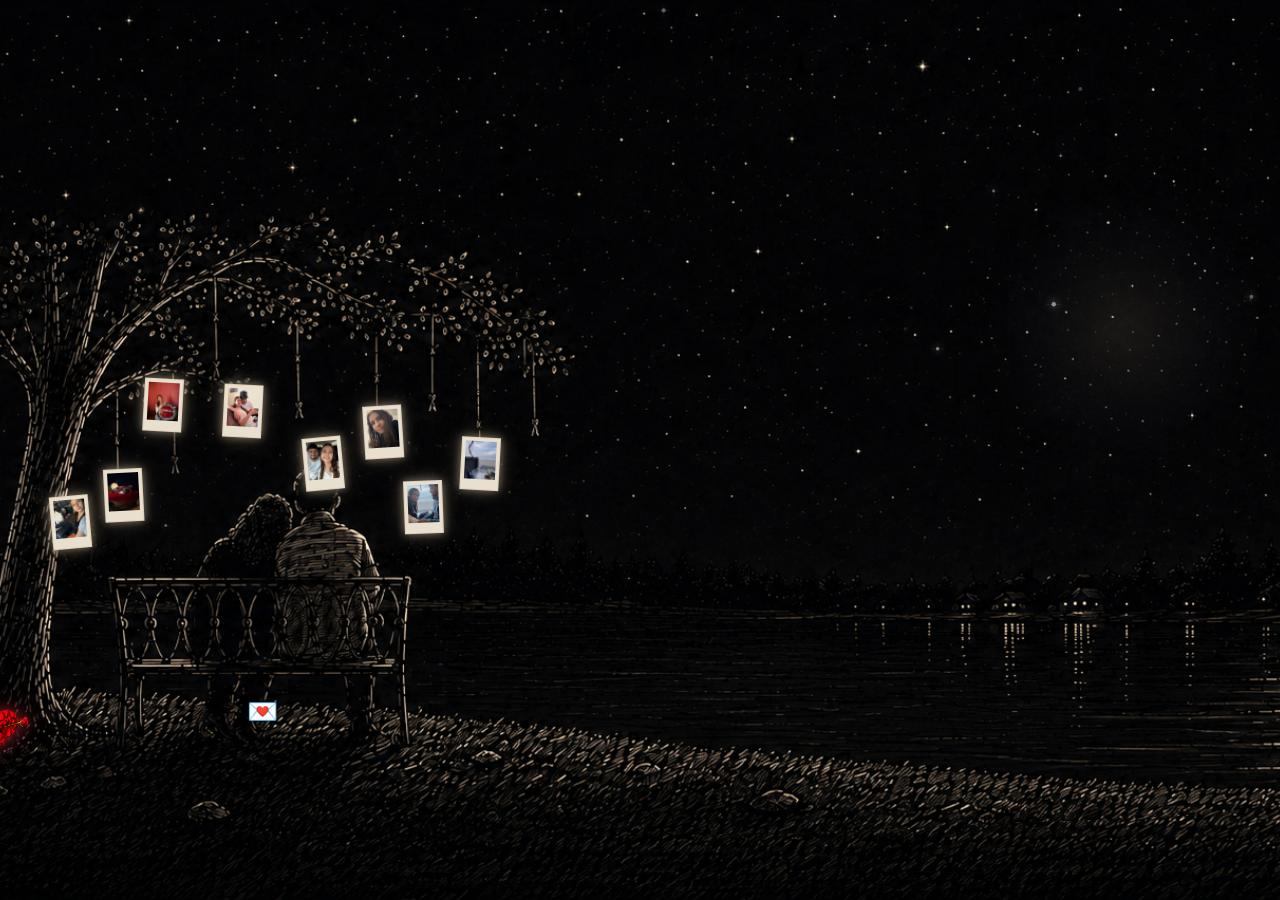
==== index.html @ 8691aced "Update index.html" ====
<!DOCTYPE html>
<html lang="en">
<head>
<meta charset="UTF-8">
<meta name="viewport" content="width=device-width, initial-scale=1.0, viewport-fit=cover">
<title>Tú y yo por siempre mi niña</title>
<style>
*{box-sizing:border-box;margin:0;padding:0}
html,body{width:100%;height:100%;overflow:hidden;background:#000}
body{font-family:system-ui,-apple-system,BlinkMacSystemFont,"Segoe UI",sans-serif}
button{font:inherit}
#scene{
    position:fixed;
    inset:0;

    width:100%;
    height:100%;

    overflow:hidden;

    display:flex;
    justify-content:center;
    align-items:center;

    background:#000;
}
#background{
    position:absolute;
    inset:0;
    width:100%;
    height:100%;
    object-fit:cover;
    object-position:32% center;
    pointer-events:none;
}

#lake-waves{position:absolute;inset:0;z-index:1;width:100%;height:100%;pointer-events:none;opacity:.98}


#moon-halo{
    position:absolute;
    z-index:1;
    pointer-events:none;
    width:240px;
    height:240px;
    border-radius:50%;
    opacity:.48;
    background:
        radial-gradient(circle,
            rgba(255,242,205,.20) 0%,
            rgba(255,230,185,.10) 24%,
            rgba(190,210,255,.045) 48%,
            transparent 72%);
    filter:blur(12px);
    mix-blend-mode:screen;
    animation:moonBreathe 7s ease-in-out infinite;
}

@keyframes moonBreathe{
    0%,100%{transform:translate(-50%,-50%) scale(.97);opacity:.38}
    50%{transform:translate(-50%,-50%) scale(1.04);opacity:.58}
}


body.memory-breath #sky{
    animation:skyMemoryBreath 3.2s cubic-bezier(.22,.61,.36,1) both;
}

body.memory-breath #moon-halo{
    animation:moonMemoryBreath 3.2s cubic-bezier(.22,.61,.36,1) both;
}

body.memory-breath #lake-waves{
    animation:lakeMemoryBreath 3.2s cubic-bezier(.22,.61,.36,1) both;
}

@keyframes skyMemoryBreath{
    0%,100%{
        filter:brightness(1.55) drop-shadow(0 0 3px rgba(255,255,255,.38));
        transform:scale(1);
    }
    48%{
        filter:
            brightness(1.92)
            drop-shadow(0 0 7px rgba(255,255,255,.72))
            drop-shadow(0 0 14px rgba(255,225,180,.22));
        transform:scale(1.008);
    }
}

@keyframes moonMemoryBreath{
    0%,100%{
        opacity:.42;
        transform:translate(-50%,-50%) scale(.98);
    }
    48%{
        opacity:.68;
        transform:translate(-50%,-50%) scale(1.08);
    }
}

@keyframes lakeMemoryBreath{
    0%,100%{opacity:.78}
    48%{opacity:.94}
}

@media(prefers-reduced-motion:reduce){
    #moon-halo{animation:none}
}

#sky{position:absolute;inset:0;z-index:1;width:100%;height:100%;pointer-events:none;filter:brightness(1.55) drop-shadow(0 0 3px rgba(255,255,255,.38));transition:filter .12s ease-out}
#memory-aura{position:absolute;inset:-20%;z-index:2;pointer-events:none;opacity:0;background:radial-gradient(circle at 50% 42%,rgba(255,244,210,.18),rgba(255,229,182,.08) 28%,transparent 62%);filter:blur(28px);transform:scale(.92);transition:opacity 1.1s ease,transform 1.1s ease}
#polaroid-layer{position:absolute;inset:0;z-index:3;pointer-events:none}
.polaroid{position:absolute;border:0;padding:0;background:transparent;cursor:pointer;pointer-events:auto;transform-origin:50% 0%;will-change:transform;appearance:none;-webkit-appearance:none}
.polaroid-card{position:absolute;inset:0;display:block;overflow:hidden;padding:3px 3px 10px;background:#e8dfcf;border:1px solid rgba(214,199,174,.95);outline:1px solid rgba(255,239,211,.18);outline-offset:-1px;box-shadow:
0 0 8px rgba(255,240,210,.40),
0 0 18px rgba(255,220,170,.28),
0 6px 14px rgba(0,0,0,.48);transition:box-shadow .35s ease,filter .35s ease,transform .35s ease,opacity .35s ease}
.polaroid-media{
display:block;width:100%;height:100%;object-fit:cover;pointer-events:none;background:#151515}
@media (hover:none) and (pointer:coarse){

    .polaroid-media{
        transform:scale(3.7);
        transform-origin:center;
    }

}

.polaroid:hover .polaroid-card,.polaroid:focus-visible .polaroid-card{background:#ede4d5;box-shadow:
0 0 16px rgba(255,240,210,.65),
0 0 32px rgba(255,220,170,.40),
0 8px 18px rgba(0,0,0,.55);;filter:brightness(1) sepia(.08) saturate(.92);transform:translateY(-2px) scale(1.025)}
.polaroid:focus-visible{outline:none}
.polaroid.is-origin-hidden .polaroid-card{opacity:0}
#memory-dim{position:absolute;inset:0;z-index:4;pointer-events:none;opacity:0;background:radial-gradient(circle at center,rgba(3,5,12,.12),rgba(0,0,0,.35) 70%,rgba(0,0,0,.58));transition:opacity 1s ease}

#scene-foreground-img{
    position:absolute;
    inset:0;
    z-index:7;
    width:100%;
    height:100%;
    object-fit:cover;
    object-position:center;
    pointer-events:none;
    opacity:0;
    visibility:hidden;
    transition:opacity .45s ease;
}
body.memory-open #scene-foreground-img{opacity:1;visibility:visible}
@media(max-width:700px){
    #scene-foreground-img{object-fit:contain;object-position:center bottom}
}

#effect-layer{position:absolute;inset:0;z-index:7;pointer-events:none;overflow:hidden}
#memory-stage{position:absolute;inset:0;z-index:6;pointer-events:none}
#memory-card{position:absolute;transform-origin:top left;contain:layout paint style;left:0;top:0;display:none;width:42px;height:57px;padding:0;border:1px solid rgba(255,242,215,.45);border-radius:18px;background:rgba(8,10,16,.88);box-shadow:
0 0 28px rgba(255,238,205,.32),
0 0 110px rgba(255,221,160,.20),
0 35px 85px rgba(0,0,0,.60);transform-origin:center;will-change:transform,opacity;pointer-events:auto;cursor:default;overflow:hidden}
#memory-card.is-active{display:block}
#memory-card img,#memory-card video{display:block;width:100%;height:100%;object-fit:cover;object-position:center;background:#090b12;filter:brightness(.96) contrast(1.02) saturate(.94)}

#memory-card video[data-letter-video="true"]{
    opacity:0;
    transition:opacity .65s ease;
}
#memory-card video[data-letter-video="true"].is-ready{
    opacity:1;
}
#memory-card video.memory-video:not([data-letter-video="true"]){
    animation:memoryVideoFadeIn .75s ease-out both;
}
@keyframes memoryVideoFadeIn{
    from{opacity:.22}
    to{opacity:1}
}

#memory-card::after{content:"";position:absolute;inset:0;pointer-events:none;border-radius:inherit;background:linear-gradient(to bottom,rgba(5,8,16,.10),transparent 22%,transparent 74%,rgba(4,6,12,.24));box-shadow:inset 0 0 42px rgba(5,8,16,.34)}
#memory-card::before{
content:"";
position:absolute;
pointer-events:none;
inset:-170px;

background:
radial-gradient(circle at 92% 82%,
rgba(255,225,165,.26) 0%,
rgba(255,220,170,.12) 22%,
rgba(255,220,170,.04) 46%,
transparent 72%);

filter:blur(70px);

z-index:-1;
}
 
body.memory-open #memory-card{
    box-shadow:
        0 0 24px rgba(255,242,215,.34),
        0 0 70px rgba(255,224,175,.22),
        0 0 130px rgba(255,205,135,.10),
        0 34px 85px rgba(0,0,0,.62);
}

.memory-water-glow{
    position:absolute;
    width:330px;
    height:68px;
    border-radius:50%;
    pointer-events:none;

    background:
        radial-gradient(
            ellipse,
            rgba(255,228,180,.22) 0%,
            rgba(255,215,155,.10) 38%,
            rgba(255,205,140,.035) 58%,
            transparent 74%
        );

    filter:blur(19px);
    mix-blend-mode:screen;
    will-change:transform,opacity;
}

.memory-city-beam{
    position:absolute;
    width:520px;
    height:310px;
    pointer-events:none;

    background:
        linear-gradient(
            128deg,
            transparent 10%,
            rgba(255,225,175,.025) 30%,
            rgba(255,225,175,.11) 50%,
            rgba(255,215,155,.035) 68%,
            transparent 86%
        );

    filter:blur(28px);
    transform-origin:100% 100%;
    mix-blend-mode:screen;
    will-change:transform,opacity;
}

.memory-golden-particle{
    position:absolute;
    width:3px;
    height:3px;
    border-radius:50%;
    pointer-events:none;

    background:rgba(255,238,200,.92);

    box-shadow:
        0 0 7px rgba(255,228,175,.78),
        0 0 13px rgba(255,210,145,.30);

    will-change:transform,opacity;
}

body.memory-open #background{filter:blur(1.5px) brightness(.72) saturate(.92);transform:scale(1.006)}
body.memory-open #sky{z-index:8;filter:brightness(1.8) drop-shadow(0 0 4px rgba(255,255,255,.55))}
body.memory-open #memory-dim{opacity:1}
body.memory-open #memory-aura{opacity:1;transform:scale(1)}
.fx-dot,.fx-star,.fx-firefly{position:absolute;border-radius:50%;background:rgba(255,248,226,.95);box-shadow:0 0 10px rgba(255,235,190,.85)}
.fx-line{position:absolute;height:1px;background:linear-gradient(90deg,transparent,rgba(255,247,220,.8),transparent);transform-origin:left center}
.fx-heart{position:absolute;color:rgba(255,235,220,.95);text-shadow:0 0 12px rgba(255,214,190,.7);font-size:18px}
.fx-ripple{position:absolute;border:1px solid rgba(255,242,210,.7);border-radius:50%;box-shadow:0 0 18px rgba(255,225,180,.25)}
.fx-letter{position:absolute;color:rgba(255,244,220,.92);font-family:Georgia,serif;font-size:28px;letter-spacing:8px;text-shadow:0 0 14px rgba(255,225,180,.55)}
.fx-shoot{position:absolute;width:180px;height:2px;background:linear-gradient(90deg,rgba(255,255,255,.95),rgba(255,236,196,.55),transparent);box-shadow:0 0 10px rgba(255,255,255,.65);transform:rotate(35deg)}
.fx-develop{filter:grayscale(1) brightness(1.35)!important;transition:filter 1.4s ease!important}
@media(max-width:700px){#memory-close{top:max(12px,env(safe-area-inset-top));right:12px}}
#memory-caption{
    position:absolute;
    left:58%;
    bottom:23px;
    transform:translateX(-50%);
    width:min(82%,900px);

    color:#fff;

    font-family:
        "Snell Roundhand",
        "Apple Chancery",
        "Bradley Hand",
        cursive;

    font-size:clamp(22px,2.3vw,38px);
    text-align:center;
    line-height:1.35;

    text-shadow:
        0 2px 8px rgba(0,0,0,.95),
        0 0 18px rgba(0,0,0,.35);

    filter:drop-shadow(0 0 6px rgba(255,255,255,.15));

    opacity:0;
    transition:opacity .8s ease .75s;
    pointer-events:none;
}

#memory-caption.show{
    opacity:1;
}
    @media (max-width:700px){

    #scene{
        /* Stable while Safari's address bar expands or collapses. */
        height:100svh;
    }

    .polaroid{
        min-width:30px;
        min-height:40px;
    }

}

#music-button{
    position:absolute;
    z-index:50;
    padding:0;
    border:0;
    border-radius:0;
    background:transparent;
    overflow:visible;
    cursor:pointer;
    box-shadow:none;
    appearance:none;
    -webkit-appearance:none;
}

#music-button img{
    display:block;
    width:100%;
    height:100%;
    object-fit:contain;
    pointer-events:none;
    user-select:none;
    transform-origin:center;
    animation:heartBreathing 2.8s ease-in-out infinite;
    filter:
        drop-shadow(0 0 7px rgba(255,75,85,.48))
        drop-shadow(0 0 15px rgba(170,15,30,.25));
}

@keyframes heartBreathing{

    0%,100%{
        transform:rotate(-12deg) scale(1);
    }

    18%{
        transform:rotate(-12deg) scale(1.06);
    }

    35%{
        transform:rotate(-12deg) scale(1.12);
    }

    52%{
        transform:rotate(-12deg) scale(1.05);
    }

    72%{
        transform:rotate(-12deg) scale(1.09);
    }

}

#music-button:hover img{
    filter:
        drop-shadow(0 0 9px rgba(255,75,85,.58))
        drop-shadow(0 0 18px rgba(170,15,30,.32));
}

#music-button.is-muted{
    opacity:1;
}

#polaroid-layer{
    display:block;
    opacity:1;
    visibility:visible;
}

.polaroid{
    display:block;
    opacity:1;
    visibility:visible;
}


body.beat-pulse #sky{
    filter:
        brightness(1.45)
        drop-shadow(0 0 3px rgba(255,255,255,.35))
        drop-shadow(0 0 5px rgba(255,220,165,.12));
}

body.beat-pulse #memory-aura{
    opacity:.30;
    transform:scale(1.045);
}

#sky{
    transition:filter .10s ease-out;
}


/* ---------- Cute Techy Touches ---------- */

.polaroid-card::before{
    content:"";
    position:absolute;
    inset:-35%;

    z-index:2;
    pointer-events:none;

    background:
        linear-gradient(
            110deg,
            transparent 35%,
            rgba(255,246,220,.10) 43%,
            rgba(255,180,210,.30) 50%,
            rgba(170,215,255,.18) 57%,
            transparent 66%
        );

    opacity:0;
    transform:
        translateX(-120%)
        rotate(12deg);

    transition:
        opacity .35s ease,
        transform .65s ease;
}

.polaroid:hover .polaroid-card::before,
.polaroid:focus-visible .polaroid-card::before{
    opacity:1;

    transform:
        translateX(120%)
        rotate(12deg);
}







#letter-button{
    position:absolute;
    z-index:50;
    width:32px;
    height:32px;
    padding:0;
    border:0;
    border-radius:0;
    background:transparent;
    color:inherit;
    font-size:21px;
    line-height:1;
    display:grid;
    place-items:center;
    cursor:pointer;
    box-shadow:none;
    filter:drop-shadow(0 2px 5px rgba(0,0,0,.55));
    appearance:none;
    -webkit-appearance:none;
    transform-origin:center bottom;
    animation:letterFloat 4s ease-in-out infinite;
    transition:opacity .25s ease,filter .25s ease;
}

#letter-button:hover,
#letter-button:focus-visible{
    filter:
        drop-shadow(0 2px 5px rgba(0,0,0,.62))
        drop-shadow(0 0 5px rgba(255,215,225,.22));
}

#letter-button:focus-visible{
    outline:1px dashed rgba(255,240,220,.72);
    outline-offset:3px;
}

body.memory-open #letter-button{
    opacity:.24;
    pointer-events:none;
}

@keyframes letterFloat{
    0%,100%{transform:rotate(10deg) translateY(0)}
    50%{transform:rotate(7deg) translateY(-1px)}
}

@media (hover:none) and (pointer:coarse){
    #scene{
        width:100vw;
        height:100svh;
    }

}

/* ---------- Mobile landscape prompt ---------- */
#rotate-phone-prompt{
    position:fixed;
    inset:0;
    z-index:99999;
    display:none;
    align-items:center;
    justify-content:center;
    padding:28px;
    background:
        radial-gradient(circle at 50% 38%,rgba(70,42,78,.30),transparent 42%),
        rgba(2,3,10,.97);
    color:#fff4dc;
    text-align:center;
    backdrop-filter:blur(12px);
    -webkit-backdrop-filter:blur(12px);
}

#rotate-phone-prompt .rotate-content{
    display:flex;
    flex-direction:column;
    align-items:center;
    gap:18px;
    max-width:300px;
}

#rotate-phone-prompt .phone-icon{
    position:relative;
    width:72px;
    height:126px;
    border:4px solid currentColor;
    border-radius:15px;
    box-shadow:
        0 0 18px rgba(255,235,200,.30),
        inset 0 0 12px rgba(255,235,200,.08);
    animation:turnPhone 2.1s ease-in-out infinite;
}

#rotate-phone-prompt .phone-icon::before{
    content:"";
    position:absolute;
    top:7px;
    left:50%;
    width:22px;
    height:4px;
    border-radius:999px;
    background:currentColor;
    transform:translateX(-50%);
    opacity:.8;
}

#rotate-phone-prompt .phone-icon::after{
    content:"";
    position:absolute;
    bottom:7px;
    left:50%;
    width:8px;
    height:8px;
    border:2px solid currentColor;
    border-radius:50%;
    transform:translateX(-50%);
    opacity:.75;
}

#rotate-phone-prompt .turn-arrow{
    position:absolute;
    width:118px;
    height:118px;
    border:4px solid transparent;
    border-top-color:#ffe9c5;
    border-right-color:#ffe9c5;
    border-radius:50%;
    filter:drop-shadow(0 0 8px rgba(255,224,177,.45));
    animation:spinArrow 2.1s ease-in-out infinite;
}

#rotate-phone-prompt .turn-arrow::after{
    content:"";
    position:absolute;
    right:-7px;
    top:13px;
    width:16px;
    height:16px;
    border-top:4px solid #ffe9c5;
    border-right:4px solid #ffe9c5;
    transform:rotate(38deg);
}

#rotate-phone-prompt p{
    margin:0;
    font-family:
        "Snell Roundhand",
        "Apple Chancery",
        "Bradley Hand",
        cursive;
    font-size:clamp(24px,7vw,34px);
    line-height:1.25;
    text-shadow:0 0 14px rgba(255,220,175,.35);
}

#rotate-phone-prompt small{
    font-size:14px;
    letter-spacing:.04em;
    color:rgba(255,244,220,.72);
}

@keyframes turnPhone{
    0%,20%,100%{transform:rotate(0deg)}
    55%,78%{transform:rotate(90deg)}
}

@keyframes spinArrow{
    0%,20%,100%{transform:rotate(-35deg);opacity:.65}
    55%,78%{transform:rotate(55deg);opacity:1}
}

@media (max-width:900px) and (orientation:portrait){
    #rotate-phone-prompt{display:flex}
    #scene,
    #music-button,
    #letter-button{visibility:hidden}
}

@media (orientation:landscape){
    #rotate-phone-prompt{display:none!important}
}

</style>
</head>
<body>

<div id="rotate-phone-prompt" role="status" aria-live="polite">
    <div class="rotate-content">
        <div class="turn-arrow" aria-hidden="true"></div>
        <div class="phone-icon" aria-hidden="true"></div>
        <p>Gira tu teléfono</p>
        <small>Esta sorpresa se ve mejor en horizontal</small>
    </div>
</div>

<main id="scene">
<img id="background" src="background-clean.PNG" alt="" draggable="false">
<canvas id="lake-waves" aria-hidden="true"></canvas>
<div id="moon-halo" aria-hidden="true"></div>
<canvas id="sky" aria-hidden="true"></canvas>
<div id="memory-aura" aria-hidden="true"></div>
<div id="polaroid-layer" aria-label="Our memories"></div>
<div id="memory-dim" aria-hidden="true"></div>
<div id="effect-layer" aria-hidden="true"></div>
<div id="memory-stage">
<div id="memory-card" role="dialog" aria-modal="true" aria-label="Memory"></div>
</div>

<button id="letter-button" type="button" aria-label="Abrir carta especial">💌</button>

<button
    id="music-button"
    type="button"
    aria-label="Reproducir o pausar música"
>
    <img
        src="rose-heart-button.PNG"
        alt=""
        draggable="false"
    >
</button>
</main>

<audio id="background-music" loop preload="auto">
    <source src="./prestame-tu-corazon.mp3" type="audio/mpeg">
</audio>

<script>
"use strict";

const ORIGINAL_WIDTH=1846;
const ORIGINAL_HEIGHT=852;
const HANGING_OFFSET=0;
const MUSIC_VOLUME_NORMAL=.28;
const MUSIC_VOLUME_VIDEO=.19;
const VIDEO_VOLUME=.48;

/*
 * Rose button location in the original 1448 × 1086 artwork.
 * These coordinates place it beside the bench/couple.
 */
const MUSIC_BUTTON_X=315;
const MUSIC_BUTTON_Y=690;
const LETTER_BUTTON_X=140;
const LETTER_BUTTON_Y=675;

const scene=document.querySelector("#scene");
const background=document.querySelector("#background");
const layer=document.querySelector("#polaroid-layer");
const memoryCard=document.querySelector("#memory-card");
const memoryDim=document.querySelector("#memory-dim");
const effectLayer=document.querySelector("#effect-layer");
// Firefly system placeholder added safely.

const backgroundMusic=document.querySelector("#background-music");
const musicButton=document.querySelector("#music-button");
const letterButton=document.querySelector("#letter-button");
const memories=[
    {
        type:"image",
        file:"memory-1.jpg",
        x:163,
        y:465,
        width:82,
        height:112,
        effect:"shooting",
        caption:"Ojalá pudiera revivir esta memoria."
    },
    {
        type:"image",
        file:"memory-2.jpeg",
        x:222,
        y:422,
        width:82,
        height:112,
        effect:"none",
        caption:"No tenías idea de lo hermosa que te veías."
    },
    {
        type:"image",
        file:"memory-3.jpeg",
        x:365,
        y:476,
        width:82,
        height:112,
        effect:"none",
        caption:"El día que sentí como si fuéramos una familia."
    },
    {
        type:"image",
        file:"memory-4.jpeg",
        x:414,
        y:450,
        width:82,
        height:112,
        effect:"heartbeat",
        caption:"Manejas mi vida, que no manejes mi troca 😂."
    },
    {
        type:"image",
        file:"memory-5.jpeg",
        x:455,
        y:365,
        width:82,
        height:112,
        effect:"moon",
        caption:"Tu sonrisa lo es todo para mí."
    },
    {
        type:"image",
        file:"memory-6.jpeg",
        x:530,
        y:370,
        width:82,
        height:112,
        effect:"stardust",
        caption:"Ojalá pudiéramos congelar el tiempo."
    },
    {
        type:"image",
        file:"memory-7.jpeg",
        x:605,
        y:420,
        width:82,
        height:112,
        effect:"none",
        caption:"Todavía puedo escuchar nuestras risas."
    },
    {
        type:"image",
        file:"memory-8.JPG",
        x:660,
        y:390,
        width:82,
        height:112,
        effect:"fireflies",
        caption:"Esa mirada me derrite el corazón."
    },
    {
        type:"video",
        file:"memory-9.mp4",
        x:700,
        y:460,
        width:82,
        height:112,
        effect:"ripple",
        caption:"Esta memoria me sigue haciendo sonreír cada que la veo."
    },
    {
        type:"video",
        file:"memory-10.mp4",
        x:755,
        y:420,
        width:82,
        height:112,
        effect:"stardust",
        caption:"Podría ver este video mil veces."
    }
];

let activeState=null;
let isTransitioning=false;

const polaroids=memories.map((memory,index)=>{
const button=document.createElement("button");
button.className="polaroid";
button.type="button";
button.setAttribute("aria-label",`Open memory ${index+1}`);
const card=document.createElement("span");
card.className="polaroid-card";
let media;
if(memory.type==="video"){
media=document.createElement("video");

media.src=memory.file;
media.poster=memory.file.replace(/\.mp4$/i,"-poster.jpg");
media.muted=true;
media.defaultMuted=true;
media.playsInline=true;
media.preload="metadata";
media.autoplay=false;
media.loop=false;
media.controls=false;

media.setAttribute("muted","");
media.setAttribute("playsinline","");
media.setAttribute("webkit-playsinline","");
}else{
media=document.createElement("img");
media.src=memory.file;
media.alt="";
media.draggable=false;
}
media.className="polaroid-media";
card.appendChild(media);
button.appendChild(card);
layer.appendChild(button)
const state={
    element:button,
    memory,
    phase:Math.random()*Math.PI*2,
    secondPhase:Math.random()*Math.PI*2,
    gustPhase:Math.random()*Math.PI*2,
    speed:.00042+Math.random()*.00020,
    swayAmount:2.9+Math.random()*1.5,
    liftAmount:.45+Math.random()*.45,
    gustAmount:1.2+Math.random()*1.3
};

button.addEventListener("click",(event)=>{event.stopPropagation();if(!isTransitioning&&!activeState){openMemory(state)}});
return state;
});


const letterMemoryState={
    element:letterButton,
    memory:{
        type:"video",
        file:"memory-11.mp4",
        effect:"stardust",
        caption:"Todo lo que no siempre sé decirte... quedó escrito aquí.",
        noPoster:true
    }
};

if(letterButton){
    letterButton.addEventListener("click",(event)=>{
        event.preventDefault();
        event.stopPropagation();

        if(!isTransitioning&&!activeState){
            openMemory(letterMemoryState);
        }
    });
}

function isPhoneLayout(){
    return window.matchMedia(
        "(hover: none) and (pointer: coarse)"
    ).matches;
}

function getLayout(){
    const sw=scene.clientWidth;
    const sh=scene.clientHeight;

    const scale=Math.max(
        sw/ORIGINAL_WIDTH,
        sh/ORIGINAL_HEIGHT
    );

    const renderedWidth=ORIGINAL_WIDTH*scale;
    const renderedHeight=ORIGINAL_HEIGHT*scale;

    const phone=isPhoneLayout();

    /*
     * Desktop keeps your current positioning.
     * Phone matches background object-position:32% center.
     */
    const offsetX=phone
        ?(sw-renderedWidth)*0.32
        :(sw-renderedWidth)/2;

    const offsetY=(sh-renderedHeight)/2;

    return{
        scale,
        offsetX,
        offsetY,
        renderedWidth,
        renderedHeight
    };
}

function positionPolaroids(){
    const layout=getLayout();
    const phone=isPhoneLayout();

const POLAROID_SCALE=phone ? 0.38 : 0.45;

    for(const state of polaroids){
        const m=state.memory;

        // Same proportional size on computer and phone
        const width=m.width*POLAROID_SCALE*layout.scale;
        const height=m.height*POLAROID_SCALE*layout.scale;

        const phone=isPhoneLayout();

const x=
    layout.offsetX+
    m.x*layout.scale+
    18*layout.scale+
    (phone ? -28.5 : 0);

        const y=
            layout.offsetY+
            m.y*layout.scale+
            HANGING_OFFSET*layout.scale;

        state.element.style.left=`${x-width/2}px`;
        state.element.style.top=`${y-height*.12}px`;
        state.element.style.width=`${width}px`;
        state.element.style.height=`${height}px`;
    }
}

function positionMusicButton(){
    if(!musicButton){
        return;
    }

    const layout=getArtworkLayout();
    const phone=isPhoneLayout();
    const size=phone ? 60 : 70;

    const centerX=
        layout.offsetX+
        MUSIC_BUTTON_X*layout.scale;

    const centerY=
        layout.offsetY+
        MUSIC_BUTTON_Y*layout.scale;

    musicButton.style.width=`${size}px`;
    musicButton.style.height=`${size}px`;
    musicButton.style.left=`${centerX-size/2}px`;
    musicButton.style.top=`${centerY-size/2}px`;
}

function getArtworkLayout(){
    return getLayout();
}


function positionLetterButton(){
    if(!letterButton){
        return;
    }

    const phone=isPhoneLayout();

    if(phone){
        // Keep the mobile placement exactly as it already was.
        const layout=getArtworkLayout();
        const size=34;
        const centerX=
            layout.offsetX+
            LETTER_BUTTON_X*layout.scale;
        const centerY=
            layout.offsetY+
            LETTER_BUTTON_Y*layout.scale;

        letterButton.style.width=`${size}px`;
        letterButton.style.height=`${size}px`;
        letterButton.style.fontSize="23px";
        letterButton.style.left=`${centerX-size/2}px`;
        letterButton.style.top=`${centerY-size/2}px`;
        return;
    }

    // Desktop placement: fixed beside the couple instead of using
    // the cropped artwork coordinate that was sending it off-screen.
    const size=38;
    const centerX=scene.clientWidth*.205;
    const centerY=scene.clientHeight*.79;

    letterButton.style.width=`${size}px`;
    letterButton.style.height=`${size}px`;
    letterButton.style.fontSize="25px";
    letterButton.style.left=`${centerX-size/2}px`;
    letterButton.style.top=`${centerY-size/2}px`;
}

let lastPolaroidFrame=0;
function animatePolaroids(time){
const mobile=window.innerWidth<=700;
const minGap=mobile?33:16;
if(time-lastPolaroidFrame>=minGap){
lastPolaroidFrame=time;
for(const state of polaroids){
const slowSway=
    Math.sin(time*state.speed+state.phase)*
    state.swayAmount;

const unevenSway=
    Math.sin(
        time*(state.speed*1.73)+
        state.secondPhase
    )*1.1;

const gust=
    Math.max(
        0,
        Math.sin(
            time*.00019+
            state.gustPhase
        )
    )*
    Math.sin(
        time*.00115+
        state.phase
    )*
    state.gustAmount;

const verticalMovement=
    Math.sin(
        time*(state.speed*.72)+
        state.phase
    )*
    state.liftAmount;

const horizontalMovement=
    Math.sin(
        time*(state.speed*.48)+
        state.secondPhase
    )*1.35+
    gust*.95;

const rotation=
    slowSway+
    unevenSway+
    gust;

state.element.style.transform=
    `translate(${horizontalMovement.toFixed(2)}px,${verticalMovement.toFixed(2)}px) rotate(${rotation.toFixed(2)}deg)`;}
}
requestAnimationFrame(animatePolaroids);
}

function getTargetRect(){
    const viewportWidth=window.visualViewport?.width || window.innerWidth;
    const viewportHeight=window.visualViewport?.height || window.innerHeight;
    const phone=isPhoneLayout();

    if(phone){
        const padding=8;

        // Bigger memory only on phones
        let height=viewportHeight*.88;
        let width=height/.67;

        // Prevent it from exceeding the screen width
        const maxWidth=viewportWidth*.72;

        if(width>maxWidth){
            width=maxWidth;
            height=width*.67;
        }

        return{
            left:viewportWidth-width-padding,
            top:8,
            width,
            height
        };
    }

    // Your existing computer size stays unchanged
    const padding=22;
    const availableWidth=viewportWidth-padding*2;
    const availableHeight=viewportHeight-padding*2;

    let width=Math.min(availableWidth,920);
    let height=width*.67;

    if(height>availableHeight*.68){
        height=availableHeight*.68;
        width=height/.67;
    }

    return{
        left:viewportWidth-width-padding,
        top:padding+12,
        width,
        height
    };
}

function setCardRect(rect){
memoryCard.style.left=`${rect.left}px`;
memoryCard.style.top=`${rect.top}px`;
memoryCard.style.width=`${rect.width}px`;
memoryCard.style.height=`${rect.height}px`;
}

function addFx(className,styles={}){
const el=document.createElement("span");
el.className=className;
Object.assign(el.style,styles);
effectLayer.appendChild(el);
return el;
}

function clearEffects(){
effectLayer.replaceChildren();
memoryCard.classList.remove("fx-develop");
memoryCard.style.filter="";
}

function triggerEffect(effect){
clearEffects();

if(effect==="shooting"){
const star=addFx("fx-shoot",{left:"12%",top:"18%",opacity:"0"});
star.animate([{transform:"translate(-220px,-100px) rotate(35deg)",opacity:0},{opacity:1,offset:.25},{transform:"translate(950px,560px) rotate(35deg)",opacity:0}],{duration:1300,easing:"cubic-bezier(.22,.61,.36,1)",fill:"forwards"});
}

if(effect==="constellation"){
for(let i=0;i<8;i++){
const x=18+i*8;
const y=18+Math.sin(i*.9)*8;
addFx("fx-star",{left:`${x}%`,top:`${y}%`,width:"4px",height:"4px"});
if(i<7){
const line=addFx("fx-line",{left:`${x}%`,top:`${y}%`,width:"90px",opacity:"0"});
line.animate([{transform:"scaleX(0)",opacity:0},{transform:"scaleX(1)",opacity:.8}],{duration:900,delay:i*80,fill:"forwards",easing:"ease-out"});
}
}
}

if(effect==="develop"){
memoryCard.classList.add("fx-develop");
setTimeout(()=>{memoryCard.classList.remove("fx-develop")},1500);
}

if(effect==="heartbeat"){
memoryCard.animate([{transform:"scale(1)"},{transform:"scale(1.025)"},{transform:"scale(1)"}],{duration:900,easing:"ease-in-out"});
for(let i=0;i<7;i++){
const heart=addFx("fx-heart",{left:`${64+Math.random()*22}%`,top:`${42+Math.random()*28}%`,opacity:"0"});
heart.textContent="♥";
heart.animate([{transform:"translateY(10px) scale(.7)",opacity:0},{opacity:.9,offset:.25},{transform:"translateY(-70px) scale(1.15)",opacity:0}],{duration:1800+Math.random()*700,delay:i*100,fill:"forwards"});
}
}

if(effect==="moon"){
const glow=addFx("fx-ripple",{left:"72%",top:"7%",width:"150px",height:"150px",opacity:"0"});
glow.animate([{transform:"scale(.6)",opacity:0},{transform:"scale(1.2)",opacity:.55},{transform:"scale(1.6)",opacity:0}],{duration:2200,easing:"ease-out",fill:"forwards"});
}

if(effect==="stardust"){
for(let i=0;i<10;i++){
const dot=addFx("fx-dot",{left:`${10+Math.random()*80}%`,top:`${20+Math.random()*65}%`,width:`${2+Math.random()*3}px`,height:`${2+Math.random()*3}px`,opacity:"0"});
dot.animate([{transform:"translateY(20px)",opacity:0},{opacity:.9,offset:.3},{transform:`translate(${(-20+Math.random()*40)}px,-80px)`,opacity:0}],{duration:2200+Math.random()*2200,delay:Math.random()*800,iterations:2});
}
}

if(effect==="vortex"){
for(let i=0;i<14;i++){
const dot=addFx("fx-star",{left:"50%",top:"50%",width:"3px",height:"3px"});
const radius=80+Math.random()*220;
dot.animate([{transform:"translate(-50%,-50%) rotate(0deg) translateX(20px)",opacity:0},{opacity:.9,offset:.25},{transform:`translate(-50%,-50%) rotate(${360+Math.random()*260}deg) translateX(${radius}px)`,opacity:0}],{duration:2400+Math.random()*900,delay:i*35,fill:"forwards",easing:"cubic-bezier(.2,.7,.3,1)"});
}
}

if(effect==="fireflies"){
for(let i=0;i<18;i++){
const fly=addFx("fx-firefly",{left:`${15+Math.random()*70}%`,top:`${45+Math.random()*40}%`,width:"5px",height:"5px",opacity:"0"});
fly.animate([{transform:"translate(0,0)",opacity:0},{opacity:.8,offset:.25},{transform:`translate(${(-60+Math.random()*120)}px,${(-80+Math.random()*30)}px)`,opacity:0}],{duration:2800+Math.random()*2400,delay:Math.random()*900,iterations:2,easing:"ease-in-out"});
}
}

if(effect==="ripple"){
for(let i=0;i<4;i++){
const ripple=addFx("fx-ripple",{left:"50%",top:"50%",width:"120px",height:"120px",marginLeft:"-60px",marginTop:"-60px",opacity:"0"});
ripple.animate([{transform:"scale(.2)",opacity:.7},{transform:"scale(5)",opacity:0}],{duration:2100,delay:i*350,fill:"forwards",easing:"ease-out"});
}
}

if(effect==="ml"){
const letters=addFx("fx-letter",{left:"67%",top:"18%",opacity:"0"});
letters.textContent="M + L";
letters.animate([{transform:"translateY(8px)",opacity:0},{transform:"translateY(0)",opacity:.95,offset:.45},{opacity:0}],{duration:3200,fill:"forwards",easing:"ease-in-out"});
for(let i=0;i<14;i++){
const dot=addFx("fx-star",{left:`${62+Math.random()*18}%`,top:`${12+Math.random()*18}%`,width:"3px",height:"3px",opacity:"0"});
dot.animate([{opacity:0},{opacity:1,offset:.4},{opacity:0}],{duration:2600,delay:Math.random()*500,fill:"forwards"});
}
}
}

function createMemoryMedia(memory){

    if(memory.type==="video"){

        const video=document.createElement("video");
        video.className="memory-video";

        video.src=memory.file;
        if(!memory.noPoster){
            video.poster=memory.file.replace(/\.mp4$/i,"-poster.jpg");
        }
        video.autoplay=true;
        video.loop=true;
        video.controls=false;
        video.playsInline=true;
        video.preload=memory.noPoster?"auto":"metadata";
        video.muted=true;
        video.defaultMuted=true;
        video.volume=1;

        video.setAttribute("muted","");
        video.setAttribute("playsinline","");
        video.setAttribute("webkit-playsinline","");

        if(memory.noPoster){
            video.dataset.letterVideo="true";

            const showLetterVideo=()=>{
                video.classList.add("is-ready");
            };

            video.addEventListener("loadeddata",showLetterVideo,{once:true});
            video.addEventListener("playing",showLetterVideo,{once:true});
        }

        return video;
    }

    const image=document.createElement("img");

    image.src=memory.file;
    image.alt="Memory";
    image.draggable=false;

    return image;
}


function triggerMemoryStarBurst(){
    const target=memoryCard.getBoundingClientRect();
    const centerX=target.left+target.width/2;
    const centerY=target.top+target.height/2;

    for(let i=0;i<9;i+=1){
        const particle=document.createElement("span");
        particle.className="fx-star";

        const startX=centerX+rand(-220,220);
        const startY=centerY+rand(-150,150);

        Object.assign(particle.style,{
            left:`${startX}px`,
            top:`${startY}px`,
            width:`${2+Math.random()*2}px`,
            height:`${2+Math.random()*2}px`,
            opacity:"0"
        });

        effectLayer.appendChild(particle);

        particle.animate(
            [
                {
                    transform:"translate(0,0) scale(.7)",
                    opacity:0
                },
                {
                    opacity:.9,
                    offset:.25
                },
                {
                    transform:`translate(${centerX-startX}px,${centerY-startY}px) scale(.2)`,
                    opacity:0
                }
            ],
            {
                duration:1500+Math.random()*700,
                delay:i*70,
                easing:"cubic-bezier(.22,.61,.36,1)",
                fill:"forwards"
            }
        ).finished.finally(()=>particle.remove());
    }
}

function triggerLakeMemoryReveal(){
    const cardRect=memoryCard.getBoundingClientRect();

    const waterGlow=document.createElement("span");
    waterGlow.className="memory-water-glow";

    Object.assign(waterGlow.style,{
        left:`${cardRect.left+cardRect.width*.58-165}px`,
        top:`${cardRect.bottom+14}px`,
        opacity:"0"
    });

    effectLayer.appendChild(waterGlow);

    waterGlow.animate(
        [
            {
                transform:"scale(.42)",
                opacity:0
            },
            {
                transform:"scale(1)",
                opacity:.68,
                offset:.38
            },
            {
                transform:"scale(1.12)",
                opacity:.18
            }
        ],
        {
            duration:3000,
            easing:"cubic-bezier(.22,.61,.36,1)",
            fill:"forwards"
        }
    ).finished.finally(()=>{
        waterGlow.remove();
    });

    const cityBeam=document.createElement("span");
    cityBeam.className="memory-city-beam";

    Object.assign(cityBeam.style,{
        left:`${cardRect.right-430}px`,
        top:`${cardRect.top-80}px`,
        opacity:"0"
    });

    effectLayer.appendChild(cityBeam);

    cityBeam.animate(
        [
            {
                transform:"rotate(-4deg) scale(.84)",
                opacity:0
            },
            {
                transform:"rotate(0deg) scale(1)",
                opacity:.52,
                offset:.46
            },
            {
                transform:"rotate(1deg) scale(1.04)",
                opacity:.16
            }
        ],
        {
            duration:3400,
            easing:"ease-in-out",
            fill:"forwards"
        }
    ).finished.finally(()=>{
        cityBeam.remove();
    });

    for(let i=0;i<10;i++){
        const particle=document.createElement("span");
        particle.className="memory-golden-particle";

        const startX=
            cardRect.left+
            cardRect.width*.26+
            Math.random()*cardRect.width*.52;

        const startY=
            cardRect.bottom+
            32+
            Math.random()*50;

        Object.assign(particle.style,{
            left:`${startX}px`,
            top:`${startY}px`,
            opacity:"0"
        });

        effectLayer.appendChild(particle);

        const driftX=-22+Math.random()*44;
        const rise=82+Math.random()*110;

        particle.animate(
            [
                {
                    transform:"translate(0,0) scale(.55)",
                    opacity:0
                },
                {
                    opacity:.82,
                    offset:.24
                },
                {
                    transform:`translate(${driftX}px,-${rise}px) scale(1.08)`,
                    opacity:0
                }
            ],
            {
                duration:1900+Math.random()*1300,
                delay:Math.random()*650,
                easing:"ease-out",
                fill:"forwards"
            }
        ).finished.finally(()=>{
            particle.remove();
        });
    }
}

async function playOpenedVideo(video){
    setupBeatDetection();
    wireVideoToAudioGraph(video);

    try{
        if(audioContext && audioContext.state==="suspended"){
            await audioContext.resume();
        }

        intentionalMusicPause=false;

        if(
            musicStarted &&
            !musicMuted &&
            backgroundMusic.paused
        ){
            await backgroundMusic.play().catch(()=>{});
        }

        video.currentTime=0;
        video.muted=true;
        video.defaultMuted=true;
        video.setAttribute("muted","");

        await video.play();

        if(audioContext && audioContext.state==="suspended"){
            await audioContext.resume();
        }

        await new Promise(resolve=>{
            window.setTimeout(resolve,180);
        });

        video.muted=false;
        video.defaultMuted=false;
        video.removeAttribute("muted");

        fadeVideoAudio(video,VIDEO_VOLUME,1100);

        if(musicStarted && !musicMuted){
            fadeMusic(MUSIC_VOLUME_VIDEO,1300);
        }

        window.setTimeout(keepBackgroundMusicAlive,100);
        window.setTimeout(keepBackgroundMusicAlive,350);
        window.setTimeout(keepBackgroundMusicAlive,800);
    }catch(error){
        console.error("Video playback was blocked.",error);

        video.muted=true;
        video.setAttribute("muted","");
        video.play().catch(()=>{});
        keepBackgroundMusicAlive();
    }
}

function openMemory(state){
if(isTransitioning||activeState){return}

isTransitioning=true;
activeState=state;

const origin=state.element.getBoundingClientRect();
const target=getTargetRect();

memoryCard.replaceChildren();

const media=createMemoryMedia(state.memory);
const caption=document.createElement("div");
caption.id="memory-caption";
caption.textContent=state.memory.caption;

memoryCard.appendChild(media);
memoryCard.appendChild(caption);

if(media.tagName==="VIDEO"){
    playOpenedVideo(media);
}

setCardRect(target);
memoryCard.style.transformOrigin="top left";
memoryCard.classList.add("is-active");
state.element.classList.add("is-origin-hidden");

const scaleX=origin.width/target.width;
const scaleY=origin.height/target.height;
const translateX=origin.left-target.left;
const translateY=origin.top-target.top;

requestAnimationFrame(()=>{
    document.body.classList.add("memory-open");
    document.body.classList.remove("memory-breath");
    void document.body.offsetWidth;
    document.body.classList.add("memory-breath");

    window.setTimeout(()=>{
        document.body.classList.remove("memory-breath");
    },3300);

    const openingAnimation=memoryCard.animate(
        [
            {
                transform:`translate(${translateX}px,${translateY}px) scale(${scaleX},${scaleY})`,
                borderRadius:"2px",
                opacity:.96
            },
            {
                offset:.72,
                transform:"translate(0,0) scale(1.018)",
                borderRadius:"14px",
                opacity:1
            },
            {
                transform:"translate(0,0) scale(1)",
                borderRadius:"18px",
                opacity:1
            }
        ],
        {
            duration:720,
            easing:"cubic-bezier(.18,.84,.25,1)",
            fill:"both"
        }
    );

    openingAnimation.finished
    .then(()=>{
        memoryCard.style.transform="none";

        if(state.memory.caption){
            caption.classList.add("show");
        }

        triggerEffect(state.memory.effect);
        triggerLakeMemoryReveal();

        isTransitioning=false;
    })
    .catch((error)=>{
        console.error("Memory opening animation failed.",error);
        isTransitioning=false;
    });
});
}


function closeMemory(){
if(!activeState||isTransitioning){return}

isTransitioning=true;

const openedVideo=memoryCard.querySelector("video");

/*
 * Restore the song exactly once. The long, gentle fade keeps
 * the return from sounding like a jump or a pause.
 */
if(
    musicStarted&&
    !musicMuted
){
    if(backgroundMusic.paused){
        backgroundMusic.play().catch(()=>{});
    }

    fadeMusic(MUSIC_VOLUME_NORMAL,1100);
}

if(openedVideo){
    fadeVideoAudio(openedVideo,0,520);
}

const current=memoryCard.getBoundingClientRect();
const origin=activeState.element.getBoundingClientRect();

const scaleX=origin.width/current.width;
const scaleY=origin.height/current.height;
const translateX=origin.left-current.left;
const translateY=origin.top-current.top;

document.body.classList.remove("memory-open");
document.body.classList.remove("memory-breath");
clearEffects();

const closingAnimation=memoryCard.animate(
    [
        {
            transform:"translate(0,0) scale(1)",
            opacity:1,
            borderRadius:"18px"
        },
        {
            offset:.28,
            transform:"translate(0,0) scale(.985)",
            opacity:1,
            borderRadius:"14px"
        },
        {
            transform:`translate(${translateX}px,${translateY}px) scale(${scaleX},${scaleY})`,
            opacity:.92,
            borderRadius:"2px"
        }
    ],
    {
        duration:620,
        easing:"cubic-bezier(.22,.61,.36,1)",
        fill:"both"
    }
);

closingAnimation.finished
    .then(()=>{
        activeState.element.classList.remove("is-origin-hidden");
        memoryCard.classList.remove("is-active");
        memoryCard.replaceChildren();
        memoryCard.removeAttribute("style");
        activeState=null;
        isTransitioning=false;
    })
    .catch(()=>{
        activeState=null;
        isTransitioning=false;
    });
}


document.addEventListener("click",(event)=>{
    if(!activeState||isTransitioning){
        return;
    }

    if(memoryCard.contains(event.target)){
        return;
    }

    closeMemory();
});

window.addEventListener("keydown",(event)=>{if(event.key==="Escape"){closeMemory()}});

background.addEventListener("load",positionPolaroids);
window.addEventListener("resize",()=>{positionPolaroids();positionMusicButton();positionLetterButton();positionMoonHalo();if(activeState&&!isTransitioning){setCardRect(getTargetRect())}});
window.addEventListener("orientationchange",()=>{
    setTimeout(()=>{
        positionPolaroids();
        positionMusicButton();
        positionLetterButton();
        positionMoonHalo();

        if(activeState&&!isTransitioning){
            setCardRect(getTargetRect());
        }
    },250);
});

if(window.visualViewport){
    window.visualViewport.addEventListener("resize",()=>{
        positionPolaroids();
        positionMusicButton();
        positionLetterButton();
        positionMoonHalo();
    });
}
if(background.complete){positionPolaroids();positionMusicButton();positionLetterButton()}
window.addEventListener("load",()=>{positionPolaroids();positionMusicButton();positionLetterButton()});
requestAnimationFrame(animatePolaroids);


/* ---------- Verified lake-only motion ---------- */
const lakeCanvas=document.querySelector("#lake-waves");
const lakeCtx=lakeCanvas.getContext("2d",{alpha:true});
let lakeW=0,lakeH=0,lakeDpr=1,lastLakeFrame=0,nextDropAt=performance.now()+5000+Math.random()*5000;
const lakeDrops=[],lakeRipples=[];
const LAKE_TOP=[[0,805],[220,800],[420,798],[650,795],[880,792],[1080,788],[1260,780],[1448,772]];
const LAKE_BOTTOM=[[1448,970],[1260,975],[1080,970],[900,955],[720,936],[560,920],[420,900],[250,885],[0,878]];
function resizeLake(){lakeDpr=Math.min(window.devicePixelRatio||1,2);lakeW=window.innerWidth;lakeH=window.innerHeight;lakeCanvas.width=Math.round(lakeW*lakeDpr);lakeCanvas.height=Math.round(lakeH*lakeDpr);lakeCanvas.style.width=`${lakeW}px`;lakeCanvas.style.height=`${lakeH}px`;lakeCtx.setTransform(lakeDpr,0,0,lakeDpr,0,0)}
function lakeLayout(){const mobile=window.innerWidth<=700;const scale=mobile?Math.min(lakeW/ORIGINAL_WIDTH,lakeH/ORIGINAL_HEIGHT):Math.max(lakeW/ORIGINAL_WIDTH,lakeH/ORIGINAL_HEIGHT);const renderedWidth=ORIGINAL_WIDTH*scale,renderedHeight=ORIGINAL_HEIGHT*scale;return{scale,renderedWidth,renderedHeight,offsetX:(lakeW-renderedWidth)/2,offsetY:mobile?lakeH-renderedHeight:(lakeH-renderedHeight)/2}}
function traceLake(layout){lakeCtx.beginPath();LAKE_TOP.forEach(([x,y],i)=>{const sx=layout.offsetX+x*layout.scale,sy=layout.offsetY+y*layout.scale;i?lakeCtx.lineTo(sx,sy):lakeCtx.moveTo(sx,sy)});LAKE_BOTTOM.forEach(([x,y])=>lakeCtx.lineTo(layout.offsetX+x*layout.scale,layout.offsetY+y*layout.scale));lakeCtx.closePath()}
function spawnDrop(now,layout){const spots=[[760,850],[900,875],[1040,860],[1180,890],[1320,845]];const [ix,iy]=spots[Math.floor(Math.random()*spots.length)];const x=layout.offsetX+(ix+(Math.random()-.5)*70)*layout.scale,y=layout.offsetY+(iy+(Math.random()-.5)*24)*layout.scale;lakeDrops.push({x,y:y-11*layout.scale,targetY:y,born:now,life:500})}
function drawDrops(now){for(let i=lakeDrops.length-1;i>=0;i--){const d=lakeDrops[i],p=(now-d.born)/d.life;if(p>=1){lakeRipples.push({x:d.x,y:d.targetY,born:now,life:2400,max:35+Math.random()*24});lakeDrops.splice(i,1);continue}const y=d.y+(d.targetY-d.y)*p*p;lakeCtx.beginPath();lakeCtx.ellipse(d.x,y,1.2,3.1,0,0,Math.PI*2);lakeCtx.fillStyle=`rgba(255,241,215,${.55*(1-p*.3)})`;lakeCtx.shadowBlur=5;lakeCtx.shadowColor="rgba(255,230,190,.4)";lakeCtx.fill()}}
function drawRipples(now){for(let i=lakeRipples.length-1;i>=0;i--){const r=lakeRipples[i],p=(now-r.born)/r.life;if(p>=1){lakeRipples.splice(i,1);continue}for(let ring=0;ring<2;ring++){const q=p-ring*.13;if(q<=0)continue;const radius=r.max*q;lakeCtx.beginPath();lakeCtx.ellipse(r.x,r.y,radius,radius*.24,0,0,Math.PI*2);lakeCtx.strokeStyle=`rgba(255,236,205,${(1-p)*(.19-ring*.05)})`;lakeCtx.lineWidth=.8;lakeCtx.shadowBlur=4;lakeCtx.shadowColor="rgba(255,225,185,.18)";lakeCtx.stroke()}}}
function animateLake(now){const lakeGap=window.innerWidth<=700?33:16;if(now-lastLakeFrame<lakeGap){requestAnimationFrame(animateLake);return}lastLakeFrame=now;lakeCtx.clearRect(0,0,lakeW,lakeH);if(!background.complete||!background.naturalWidth){requestAnimationFrame(animateLake);return}const layout=lakeLayout(),t=now/1000;lakeCtx.save();traceLake(layout);lakeCtx.clip();const top=layout.offsetY+772*layout.scale,bottom=layout.offsetY+978*layout.scale,strip=Math.max(2,Math.round(3*layout.scale));for(let y=top;y<bottom;y+=strip){const depth=(y-top)/Math.max(1,bottom-top),shift=(Math.sin(t*.72+y*.021)*1.05+Math.sin(t*1.08-y*.013)*.48)*(.55+depth*.85);lakeCtx.save();lakeCtx.beginPath();lakeCtx.rect(0,y,lakeW,strip+1);lakeCtx.clip();lakeCtx.drawImage(background,layout.offsetX+shift,layout.offsetY,layout.renderedWidth,layout.renderedHeight);lakeCtx.restore()}lakeCtx.globalCompositeOperation="screen";for(let row=0;row<10;row++){const y=layout.offsetY+(825+row*14)*layout.scale;lakeCtx.beginPath();for(let x=layout.offsetX+600*layout.scale;x<lakeW;x+=12){const yy=y+Math.sin(x*.025+t*.85+row)*1.1;if(x===layout.offsetX+600*layout.scale)lakeCtx.moveTo(x,yy);else lakeCtx.lineTo(x,yy)}lakeCtx.strokeStyle=`rgba(255,235,202,${.016+Math.max(0,Math.sin(t+row))*.022})`;lakeCtx.lineWidth=.65;lakeCtx.stroke()}if(now>=nextDropAt){spawnDrop(now,layout);nextDropAt=now+6500+Math.random()*7500}drawDrops(now);drawRipples(now);lakeCtx.restore();requestAnimationFrame(animateLake)}
window.addEventListener("resize",resizeLake);resizeLake();requestAnimationFrame(animateLake);

const canvas=document.querySelector("#sky");
const ctx=canvas.getContext("2d",{alpha:true});
const moonHalo=document.querySelector("#moon-halo");

let width=0;
let height=0;
let dpr=1;
let last=performance.now();
let nextMeteor=14+Math.random()*26;
let nextDustBurst=2+Math.random()*4;
let nextSecretAt=performance.now()+120000+Math.random()*120000;

const stars=[];
const meteors=[];
const dust=[];
const secretStars=[];

function rand(a,b){return Math.random()*(b-a)+a}

function positionMoonHalo(){
    if(!moonHalo){
        return;
    }

    const layout=getLayout();
    const moonX=1260;
    const moonY=190;

    moonHalo.style.left=`${layout.offsetX+moonX*layout.scale}px`;
    moonHalo.style.top=`${layout.offsetY+moonY*layout.scale}px`;

    const size=Math.max(120,240*layout.scale);
    moonHalo.style.width=`${size}px`;
    moonHalo.style.height=`${size}px`;
}

class Star{
    constructor(layer){
        this.layer=layer;
        this.x=rand(0,width);
        this.y=rand(0,height*.72);
        this.phase=rand(0,Math.PI*2);

        if(layer===0){
            this.r=rand(.22,.62);
            this.base=rand(.025,.10);
            this.range=rand(.018,.055);
            this.speed=rand(.08,.24);
            this.drift=.08;
        }else if(layer===1){
            this.r=rand(.45,1.05);
            this.base=rand(.05,.17);
            this.range=rand(.035,.12);
            this.speed=rand(.18,.55);
            this.drift=.18;
        }else{
            this.r=rand(.9,1.75);
            this.base=rand(.11,.27);
            this.range=rand(.08,.20);
            this.speed=rand(.28,.78);
            this.drift=.34;
        }

        const tintRoll=Math.random();
        this.tint=tintRoll<.018
            ?"215,230,255"
            :tintRoll<.036
                ?"255,230,185"
                :"255,255,255";
    }

    draw(t){
        const open=document.body.classList.contains("memory-open");
        const baseBoost=open?1.34:1.12;

        const driftX=Math.sin(t*.045+this.phase)*this.drift;
        const driftY=Math.cos(t*.038+this.phase)*this.drift*.45;

        const slowTwinkle=Math.sin(t*this.speed+this.phase)*this.range;
        const sparkle=this.layer===2
            ?Math.max(0,Math.sin(t*2.15+this.phase*1.7))*.12
            :0;

        const alpha=Math.max(
            0,
            (this.base+slowTwinkle+sparkle)*baseBoost
        );

        const pulse=this.layer===2
            ?1+Math.max(0,Math.sin(t*1.8+this.phase))*.34
            :1+Math.max(0,Math.sin(t*.8+this.phase))*.10;

        ctx.save();
        ctx.beginPath();
        ctx.fillStyle=`rgba(${this.tint},${Math.min(alpha,.96)})`;
        ctx.shadowBlur=this.layer===2
            ?10+Math.max(0,Math.sin(t*1.9+this.phase))*10
            :3+this.layer*3;
        ctx.shadowColor=`rgba(${this.tint},.82)`;
        ctx.arc(
            this.x+driftX,
            this.y+driftY,
            this.r*pulse,
            0,
            Math.PI*2
        );
        ctx.fill();

        if(this.layer===2&&alpha>.28){
            const ray=this.r*4.2;
            ctx.globalAlpha=Math.min(.24,alpha*.28);
            ctx.strokeStyle=`rgba(${this.tint},.8)`;
            ctx.lineWidth=.55;
            ctx.beginPath();
            ctx.moveTo(this.x-ray,this.y);
            ctx.lineTo(this.x+ray,this.y);
            ctx.moveTo(this.x,this.y-ray);
            ctx.lineTo(this.x,this.y+ray);
            ctx.stroke();
        }

        ctx.restore();
    }
}

class Meteor{
    constructor(){
        this.x=rand(width*.05,width*.78);
        this.y=rand(height*.03,height*.24);
        this.angle=Math.PI/4+rand(-.14,.12);
        this.speed=rand(560,840);
        this.length=rand(95,190);
        this.age=0;
        this.life=rand(.85,1.28);
    }

    update(dt){
        this.age+=dt;
        this.x+=Math.cos(this.angle)*this.speed*dt;
        this.y+=Math.sin(this.angle)*this.speed*dt;
    }

    draw(){
        const a=Math.max(0,1-this.age/this.life);
        const tailX=this.x-Math.cos(this.angle)*this.length;
        const tailY=this.y-Math.sin(this.angle)*this.length;
        const gradient=ctx.createLinearGradient(this.x,this.y,tailX,tailY);

        gradient.addColorStop(0,`rgba(255,255,255,${a*.95})`);
        gradient.addColorStop(.22,`rgba(255,235,200,${a*.56})`);
        gradient.addColorStop(1,"rgba(255,235,200,0)");

        ctx.save();
        ctx.lineWidth=1.4;
        ctx.strokeStyle=gradient;
        ctx.shadowBlur=12;
        ctx.shadowColor="rgba(255,255,255,.72)";
        ctx.beginPath();
        ctx.moveTo(this.x,this.y);
        ctx.lineTo(tailX,tailY);
        ctx.stroke();
        ctx.restore();
    }

    get done(){
        return this.age>=this.life;
    }
}

class DustParticle{
    constructor(){
        this.x=rand(width*.08,width*.92);
        this.y=rand(height*.30,height*.70);
        this.r=rand(.6,1.7);
        this.phase=rand(0,Math.PI*2);
        this.age=0;
        this.life=rand(3.8,6.6);
        this.vx=rand(-4,4);
        this.vy=rand(-13,-6);
    }

    update(dt){
        this.age+=dt;
        this.x+=this.vx*dt;
        this.y+=this.vy*dt;
    }

    draw(t){
        const p=this.age/this.life;
        const alpha=Math.sin(Math.PI*Math.min(1,p))*.23;
        ctx.save();
        ctx.fillStyle=`rgba(255,235,205,${alpha})`;
        ctx.shadowBlur=8;
        ctx.shadowColor="rgba(255,225,185,.4)";
        ctx.beginPath();
        ctx.arc(
            this.x+Math.sin(t*.9+this.phase)*4,
            this.y,
            this.r,
            0,
            Math.PI*2
        );
        ctx.fill();
        ctx.restore();
    }

    get done(){
        return this.age>=this.life;
    }
}

function buildStars(){
    stars.length=0;

    const mobile=window.innerWidth<=700;
    const total=mobile
        ?Math.min(210,Math.max(120,Math.floor(width*height/4300)))
        :Math.min(330,Math.max(170,Math.floor(width*height/3600)));

    for(let i=0;i<total;i+=1){
        const roll=Math.random();
        const layer=roll<.68?0:roll<.93?1:2;
        stars.push(new Star(layer));
    }
}

function spawnDustBurst(){
    const amount=2+Math.floor(Math.random()*3);
    for(let i=0;i<amount;i+=1){
        dust.push(new DustParticle());
    }
}

function buildSecretConstellation(){
    secretStars.length=0;

    const pattern=[
        /* M */
        [-64,-18],[-64,0],[-64,18],[-52,-8],[-40,-18],[-40,0],[-40,18],

        /* + */
        [-16,0],[-4,0],[8,0],[-4,-12],[-4,12],

        /* L */
        [30,-18],[30,0],[30,18],[44,18],[58,18]
    ];

    const centerX=width*.72;
    const centerY=height*.22;

    pattern.forEach(([x,y],index)=>{
        secretStars.push({
            x:centerX+x,
            y:centerY+y,
            delay:index*.055
        });
    });
}

function drawSecretConstellation(now){
    if(!secretStars.length){
        return;
    }

    const elapsed=(now-secretStars.started)/1000;
    const duration=7;

    if(elapsed>=duration){
        secretStars.length=0;
        nextSecretAt=now+120000+Math.random()*120000;
        return;
    }

    const fadeIn=Math.min(1,elapsed/1.8);
    const fadeOut=Math.min(1,(duration-elapsed)/1.8);
    const alpha=Math.min(fadeIn,fadeOut)*.72;

    ctx.save();
    ctx.strokeStyle=`rgba(255,238,205,${alpha*.22})`;
    ctx.lineWidth=.7;

    for(let i=1;i<secretStars.length;i+=1){
        const previous=secretStars[i-1];
        const current=secretStars[i];

        if(Math.hypot(current.x-previous.x,current.y-previous.y)<28){
            ctx.beginPath();
            ctx.moveTo(previous.x,previous.y);
            ctx.lineTo(current.x,current.y);
            ctx.stroke();
        }
    }

    for(const star of secretStars){
        const local=Math.max(0,elapsed-star.delay);
        const starAlpha=Math.min(1,local*2.4)*alpha;

        ctx.beginPath();
        ctx.fillStyle=`rgba(255,248,225,${starAlpha})`;
        ctx.shadowBlur=10;
        ctx.shadowColor="rgba(255,230,195,.75)";
        ctx.arc(star.x,star.y,1.65,0,Math.PI*2);
        ctx.fill();
    }

    ctx.restore();
}

function resizeCanvas(){
    dpr=Math.min(window.devicePixelRatio||1,2);
    width=window.innerWidth;
    height=window.innerHeight;

    canvas.width=Math.round(width*dpr);
    canvas.height=Math.round(height*dpr);
    canvas.style.width=`${width}px`;
    canvas.style.height=`${height}px`;

    ctx.setTransform(dpr,0,0,dpr,0,0);
    buildStars();
    positionMoonHalo();
}

function animateSky(now){
    const dt=Math.min((now-last)/1000,.05);
    const t=now/1000;
    last=now;

    ctx.clearRect(0,0,width,height);
    for(const star of stars){
        star.draw(t);
    }

    nextMeteor-=dt;

    if(nextMeteor<=0&&meteors.length<2){
        meteors.push(new Meteor());

        if(Math.random()<.16){
            window.setTimeout(()=>{
                if(meteors.length<2){
                    meteors.push(new Meteor());
                }
            },450+Math.random()*650);
        }

        nextMeteor=14+Math.random()*26;
    }

    for(let i=meteors.length-1;i>=0;i-=1){
        const meteor=meteors[i];
        meteor.update(dt);
        meteor.draw();

        if(meteor.done){
            meteors.splice(i,1);
        }
    }

    nextDustBurst-=dt;

    if(nextDustBurst<=0&&dust.length<10){
        spawnDustBurst();
        nextDustBurst=5+Math.random()*7;
    }

    for(let i=dust.length-1;i>=0;i-=1){
        const particle=dust[i];
        particle.update(dt);
        particle.draw(t);

        if(particle.done){
            dust.splice(i,1);
        }
    }

    if(now>=nextSecretAt&&!secretStars.length){
        buildSecretConstellation();
        secretStars.started=now;
    }

    drawSecretConstellation(now);
    requestAnimationFrame(animateSky);
}

window.addEventListener("resize",resizeCanvas);
resizeCanvas();
requestAnimationFrame(animateSky);
let musicStarted=false;
let musicMuted=false;
let musicFadeFrame=null;
let intentionalMusicPause=false;
let musicRecoveryPending=false;

let audioContext=null;
let analyser=null;
let audioSource=null;
let musicGain=null;
const wiredVideoAudio=new WeakMap();
const videoFadeTokens=new WeakMap();
let beatData=null;
let beatFrame=null;
let beatAverage=0;
let lastBeatTime=0;

function fadeMusic(targetVolume,duration=1200){
    if(!backgroundMusic){
        return;
    }

    const safeTarget=Math.max(0,Math.min(1,targetVolume));

    if(audioContext&&musicGain){
        const now=audioContext.currentTime;
        const current=Math.max(.0001,musicGain.gain.value);

        musicGain.gain.cancelScheduledValues(now);
        musicGain.gain.setValueAtTime(current,now);
        musicGain.gain.linearRampToValueAtTime(
            safeTarget,
            now+Math.max(.05,duration/1000)
        );

        return;
    }

    if(musicFadeFrame){
        cancelAnimationFrame(musicFadeFrame);
    }

    const startVolume=backgroundMusic.volume;
    const startTime=performance.now();

    function updateVolume(now){
        const progress=Math.min((now-startTime)/duration,1);
        const eased=1-Math.pow(1-progress,3);

        backgroundMusic.volume=
            startVolume+
            (safeTarget-startVolume)*eased;

        if(progress<1){
            musicFadeFrame=requestAnimationFrame(updateVolume);
        }
    }

    musicFadeFrame=requestAnimationFrame(updateVolume);
}

function wireVideoToAudioGraph(video){
    if(
        !video||
        !audioContext||
        wiredVideoAudio.has(video)
    ){
        return;
    }

    try{
        const source=audioContext.createMediaElementSource(video);
        const gain=audioContext.createGain();

        gain.gain.value=0;
        source.connect(gain);
        gain.connect(audioContext.destination);

        wiredVideoAudio.set(video,{source,gain});

        /*
         * Once routed through Web Audio, use full element volume.
         * The gain node controls the actual loudness.
         */
        video.volume=1;
    }catch(error){
        /*
         * If a browser refuses Web Audio routing, the normal
         * HTML video audio still works at its fallback volume.
         */
        console.warn("Video audio mixing fallback used.",error);
    }
}

function fadeVideoAudio(video,targetVolume,duration=900){
    const safeTarget=Math.max(0,Math.min(1,targetVolume));
    const routedAudio=wiredVideoAudio.get(video);

    if(audioContext&&routedAudio){
        const now=audioContext.currentTime;
        const gain=routedAudio.gain.gain;
        const current=Math.max(.0001,gain.value);
        gain.cancelScheduledValues(now);
        gain.setValueAtTime(current,now);
        gain.linearRampToValueAtTime(
            Math.max(.0001,safeTarget),
            now+Math.max(.05,duration/1000)
        );
        return;
    }

    const startVolume=video.volume;
    const startTime=performance.now();
    const fadeToken={};
    videoFadeTokens.set(video,fadeToken);

    function updateVideoVolume(now){
        if(videoFadeTokens.get(video)!==fadeToken){
            return;
        }
        const progress=Math.min((now-startTime)/duration,1);
        const eased=.5-Math.cos(progress*Math.PI)/2;
        video.volume=startVolume+(safeTarget-startVolume)*eased;
        if(progress<1&&video.isConnected){
            requestAnimationFrame(updateVideoVolume);
        }
    }

    requestAnimationFrame(updateVideoVolume);
}

async function keepBackgroundMusicAlive(){
    if(
        !musicStarted||
        musicMuted||
        intentionalMusicPause||
        musicRecoveryPending
    ){
        return;
    }

    musicRecoveryPending=true;

    try{
        if(audioContext&&audioContext.state==="suspended"){
            await audioContext.resume();
        }

        if(backgroundMusic.paused){
            await backgroundMusic.play();
        }
    }catch(error){
        console.warn("Background music recovery was blocked.",error);
    }finally{
        musicRecoveryPending=false;
    }
}


function setupBeatDetection(){
    if(audioContext){
        return;
    }

    const AudioContextClass=
        window.AudioContext||
        window.webkitAudioContext;

    if(!AudioContextClass){
        return;
    }

    audioContext=new AudioContextClass();

    analyser=audioContext.createAnalyser();
    analyser.fftSize=256;
    analyser.smoothingTimeConstant=.72;

    musicGain=audioContext.createGain();
    musicGain.gain.value=backgroundMusic.volume;

    beatData=
        new Uint8Array(
            analyser.frequencyBinCount
        );

    audioSource=
        audioContext.createMediaElementSource(
            backgroundMusic
        );

    /*
     * Both the song and opened videos now share one audio
     * context. This prevents iPhone Safari from replacing
     * the song's audio session when a video starts.
     */
    audioSource.connect(analyser);
    analyser.connect(musicGain);
    musicGain.connect(audioContext.destination);

    backgroundMusic.volume=1;
}


function startBeatAnimation(){
    if(!analyser||beatFrame){
        return;
    }

    function detectBeat(now){
        analyser.getByteFrequencyData(beatData);

        /*
         * Bass boost: extra weight on the lowest frequencies
         * so the stars react harder to the song's beat.
         */
        const bassBins=Math.min(38,beatData.length);
        let total=0;
        let totalWeight=0;

        for(let index=0;index<bassBins;index+=1){
            const weight=
                1+
                ((bassBins-index)/bassBins)*2.5;

            total+=beatData[index]*weight;
            totalWeight+=weight;
        }

        const rawBass=total/totalWeight;
        const bassLevel=rawBass*1.08;

        beatAverage=
            beatAverage*.90+
            bassLevel*.10;

        const threshold=
            Math.max(76,beatAverage*1.07);

        const enoughTimePassed=
            now-lastBeatTime>180;

        if(
            bassLevel>threshold&&
            enoughTimePassed&&
            !musicMuted
        ){
            lastBeatTime=now;

            document.body.classList.add(
                "beat-pulse"
            );

            window.setTimeout(()=>{
                document.body.classList.remove(
                    "beat-pulse"
                );
            },95);
        }

        beatFrame=
            requestAnimationFrame(
                detectBeat
            );
    }

    beatFrame=
        requestAnimationFrame(
            detectBeat
        );
}

function stopBeatAnimation(){
    if(beatFrame){
        cancelAnimationFrame(beatFrame);
        beatFrame=null;
    }

    document.body.classList.remove(
        "beat-pulse"
    );
}

async function startMusic(){
    if(!backgroundMusic||!musicButton){
        return;
    }

    try{
        backgroundMusic.volume=0;

        setupBeatDetection();

        if(
            audioContext&&
            audioContext.state==="suspended"
        ){
            await audioContext.resume();
        }

        await backgroundMusic.play();

        startBeatAnimation();

        musicStarted=true;
        musicMuted=false;
        intentionalMusicPause=false;

        musicButton.classList.add("is-playing");
        musicButton.classList.remove("is-muted");

        fadeMusic(MUSIC_VOLUME_NORMAL,1800);
    }catch(error){
        musicButton.classList.remove("is-playing");
        musicButton.classList.add("is-muted");

        console.error(
            "Could not play ./prestame-tu-corazon.mp3. Confirm the exact file is beside index.html.",
            error
        );
    }
}

function toggleMusic(){
    if(!musicStarted){
        startMusic();
        return;
    }

    musicMuted=!musicMuted;

    if(musicMuted){
        fadeMusic(0,450);

        window.setTimeout(()=>{
            if(musicMuted){
                intentionalMusicPause=true;
                backgroundMusic.pause();
            }
        },480);

        musicButton.classList.remove("is-playing");
        musicButton.classList.add("is-muted");
        stopBeatAnimation();
        return;
    }

    intentionalMusicPause=false;
    backgroundMusic.play()
        .then(()=>{
            if(
                audioContext&&
                audioContext.state==="suspended"
            ){
                audioContext.resume().catch(()=>{});
            }

            startBeatAnimation();
            fadeMusic(MUSIC_VOLUME_NORMAL,1100);
            musicButton.classList.add("is-playing");
            musicButton.classList.remove("is-muted");
        })
        .catch((error)=>{
            console.error("Music could not resume.",error);
        });
}

if(backgroundMusic&&musicButton){
    musicButton.addEventListener("click",(event)=>{
        event.preventDefault();
        event.stopPropagation();
        toggleMusic();
    });

    backgroundMusic.addEventListener("error",()=>{
        musicButton.classList.add("is-muted");

        console.error(
            "Audio file failed to load: ./prestame-tu-corazon.mp3"
        );
    });

    backgroundMusic.addEventListener("pause",()=>{
        if(musicStarted&&!musicMuted&&!intentionalMusicPause){
            queueMicrotask(keepBackgroundMusicAlive);
        }
    });

    window.addEventListener("pageshow",keepBackgroundMusicAlive);
    document.addEventListener("visibilitychange",()=>{
        if(!document.hidden){
            keepBackgroundMusicAlive();
        }
    });

    positionMusicButton();
    positionLetterButton();
}
</script>
</body>
</html>
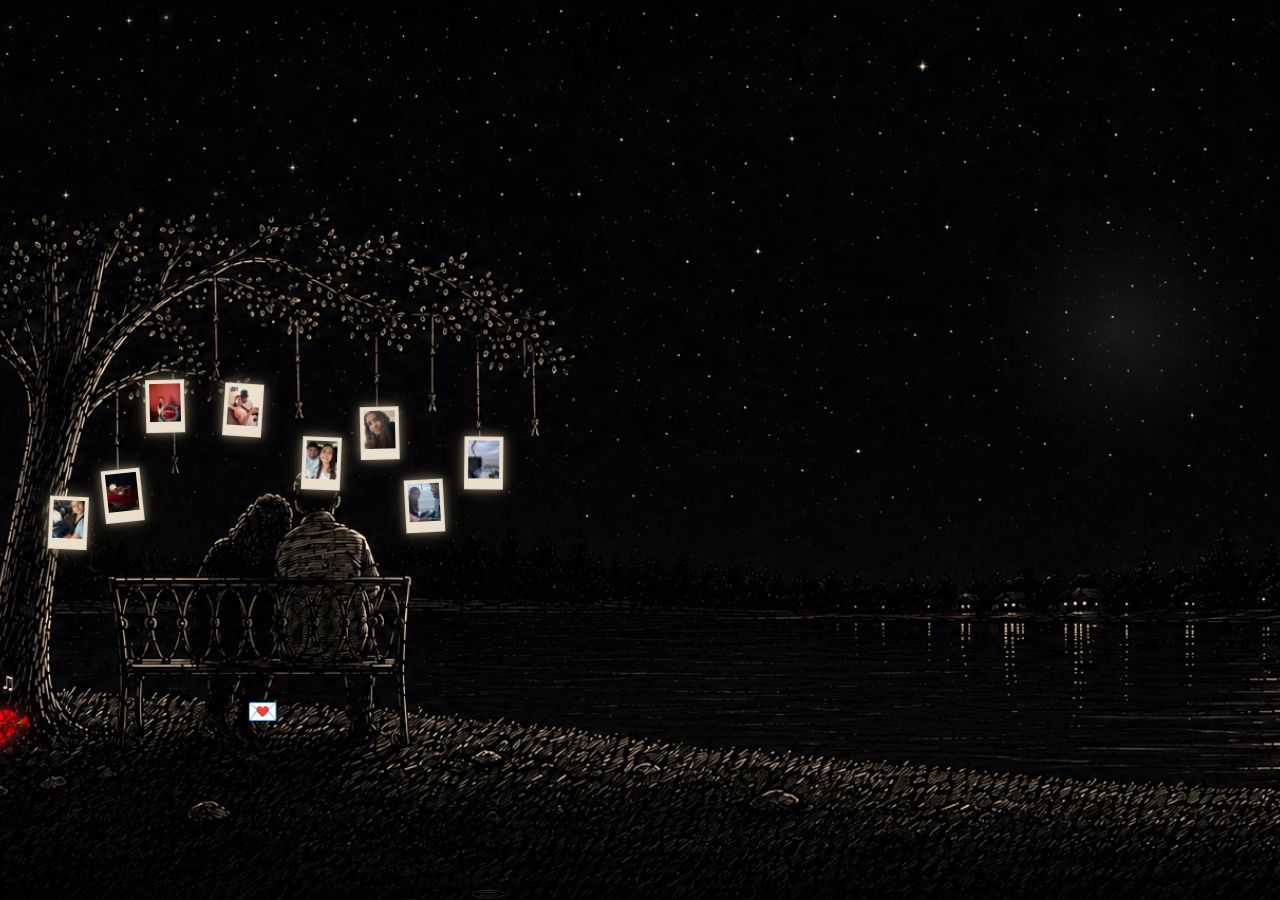
==== commit f7a94c65: "Update index.html" ====
--- a/index.html
+++ b/index.html
@@ -2531,6 +2531,296 @@
     positionMusicButton();
     positionLetterButton();
 }
+
+/* ---------- Music Button Hint ---------- */
+
+(function(){
+
+    const hint=document.createElement("span");
+
+    hint.className="music-hint";
+    hint.innerHTML="♫";
+
+    musicButton.appendChild(hint);
+
+    const style=document.createElement("style");
+
+    style.textContent=`
+    .music-hint{
+        position:absolute;
+        right:17px;
+        top:-20px;
+
+        pointer-events:none;
+
+        color:rgba(255,236,205,.88);
+        font-size:18px;
+        line-height:1;
+
+        text-shadow:
+            0 0 8px rgba(255,225,180,.45),
+            0 2px 6px rgba(0,0,0,.85);
+
+        animation:musicHintFloat 2.7s ease-in-out infinite;
+    }
+
+    @keyframes musicHintFloat{
+        0%,100%{
+            transform:translateY(0) rotate(-12deg);
+            opacity:.45;
+        }
+
+        50%{
+            transform:translateY(-5px) rotate(-12deg);
+            opacity:1;
+        }
+    }
+
+    .music-hint.hide{
+        animation:none;
+        opacity:0;
+        transition:opacity .45s ease;
+    }
+    `;
+
+    document.head.appendChild(style);
+
+    musicButton.addEventListener("click",()=>{
+        hint.classList.add("hide");
+
+        setTimeout(()=>{
+            hint.remove();
+        },450);
+
+    },{once:true});
+
+})();
+
+/* =========================================================
+   Magical moon sparkle guide to the music heart
+   Starts within 3 seconds and loops until the heart is clicked
+========================================================= */
+
+(function(){
+
+    let guideStopped=false;
+    let guideTimer=null;
+
+    function createMagicDot(size,opacity){
+        const dot=document.createElement("span");
+
+        Object.assign(dot.style,{
+            position:"fixed",
+            width:`${size}px`,
+            height:`${size}px`,
+            borderRadius:"50%",
+            pointerEvents:"none",
+            zIndex:"9999",
+            opacity:String(opacity),
+            background:"rgba(255,250,225,.98)",
+            boxShadow:`
+                0 0 7px rgba(255,255,255,.95),
+                0 0 15px rgba(255,235,185,.80),
+                0 0 28px rgba(255,215,145,.48)
+            `
+        });
+
+        document.body.appendChild(dot);
+        return dot;
+    }
+
+    function launchMagicalGuide(){
+        if(
+            guideStopped ||
+            !moonHalo ||
+            !musicButton ||
+            document.body.classList.contains("memory-open")
+        ){
+            scheduleNextGuide();
+            return;
+        }
+
+        const moon=moonHalo.getBoundingClientRect();
+        const heart=musicButton.getBoundingClientRect();
+
+        const startX=moon.left+moon.width*.48;
+        const startY=moon.top+moon.height*.54;
+
+        const endX=heart.left+heart.width*.5;
+        const endY=heart.top+heart.height*.45;
+
+        const mainSparkle=createMagicDot(8,0);
+
+        mainSparkle.style.left=`${startX}px`;
+        mainSparkle.style.top=`${startY}px`;
+
+        const dx=endX-startX;
+        const dy=endY-startY;
+
+        /*
+         * Curved path with two slow magical loops before
+         * landing on the heart.
+         */
+        const animation=mainSparkle.animate(
+            [
+                {
+                    transform:"translate(0,0) scale(.25)",
+                    opacity:0
+                },
+                {
+                    offset:.10,
+                    transform:"translate(0,0) scale(1.25)",
+                    opacity:1
+                },
+                {
+                    offset:.28,
+                    transform:
+                        `translate(${dx*.22}px,${dy*.18-55}px) `+
+                        `rotate(150deg) scale(1)`
+                },
+                {
+                    offset:.46,
+                    transform:
+                        `translate(${dx*.46+42}px,${dy*.40-18}px) `+
+                        `rotate(330deg) scale(.88)`
+                },
+                {
+                    offset:.64,
+                    transform:
+                        `translate(${dx*.66-38}px,${dy*.62+32}px) `+
+                        `rotate(540deg) scale(1.05)`
+                },
+                {
+                    offset:.82,
+                    transform:
+                        `translate(${dx*.84+18}px,${dy*.82-20}px) `+
+                        `rotate(720deg) scale(.82)`
+                },
+                {
+                    transform:
+                        `translate(${dx}px,${dy}px) `+
+                        `rotate(900deg) scale(.20)`,
+                    opacity:0
+                }
+            ],
+            {
+                duration:5200,
+                easing:"cubic-bezier(.42,0,.25,1)",
+                fill:"forwards"
+            }
+        );
+
+        /*
+         * Small trailing sparkles make the path feel magical.
+         */
+        const trailInterval=window.setInterval(()=>{
+            if(!mainSparkle.isConnected){
+                window.clearInterval(trailInterval);
+                return;
+            }
+
+            const rect=mainSparkle.getBoundingClientRect();
+            const trail=createMagicDot(
+                2+Math.random()*3,
+                .55+Math.random()*.35
+            );
+
+            trail.style.left=`${rect.left+Math.random()*8-4}px`;
+            trail.style.top=`${rect.top+Math.random()*8-4}px`;
+
+            const driftX=-12+Math.random()*24;
+            const driftY=-14+Math.random()*20;
+
+            trail.animate(
+                [
+                    {
+                        transform:"scale(1)",
+                        opacity:.8
+                    },
+                    {
+                        transform:
+                            `translate(${driftX}px,${driftY}px) scale(0)`,
+                        opacity:0
+                    }
+                ],
+                {
+                    duration:850+Math.random()*500,
+                    easing:"ease-out",
+                    fill:"forwards"
+                }
+            ).finished.finally(()=>{
+                trail.remove();
+            });
+
+        },120);
+
+        animation.finished.finally(()=>{
+            window.clearInterval(trailInterval);
+            mainSparkle.remove();
+
+            if(!guideStopped){
+                musicButton.animate(
+                    [
+                        {
+                            transform:"scale(1)"
+                        },
+                        {
+                            transform:"scale(1.18)",
+                            offset:.42
+                        },
+                        {
+                            transform:"scale(1)"
+                        }
+                    ],
+                    {
+                        duration:900,
+                        easing:"ease-in-out"
+                    }
+                );
+            }
+
+            scheduleNextGuide();
+        });
+    }
+
+    function scheduleNextGuide(){
+        if(guideStopped){
+            return;
+        }
+
+        window.clearTimeout(guideTimer);
+
+        guideTimer=window.setTimeout(
+            launchMagicalGuide,
+            9000
+        );
+    }
+
+    /*
+     * First guide begins after 2.5 seconds.
+     */
+    window.addEventListener("load",()=>{
+        guideTimer=window.setTimeout(
+            launchMagicalGuide,
+            2500
+        );
+    });
+
+    /*
+     * Stop the guide permanently after the music heart is clicked.
+     */
+    musicButton.addEventListener(
+        "click",
+        ()=>{
+            guideStopped=true;
+            window.clearTimeout(guideTimer);
+        },
+        {once:true}
+    );
+
+})();
+
+
 </script>
 </body>
 </html>
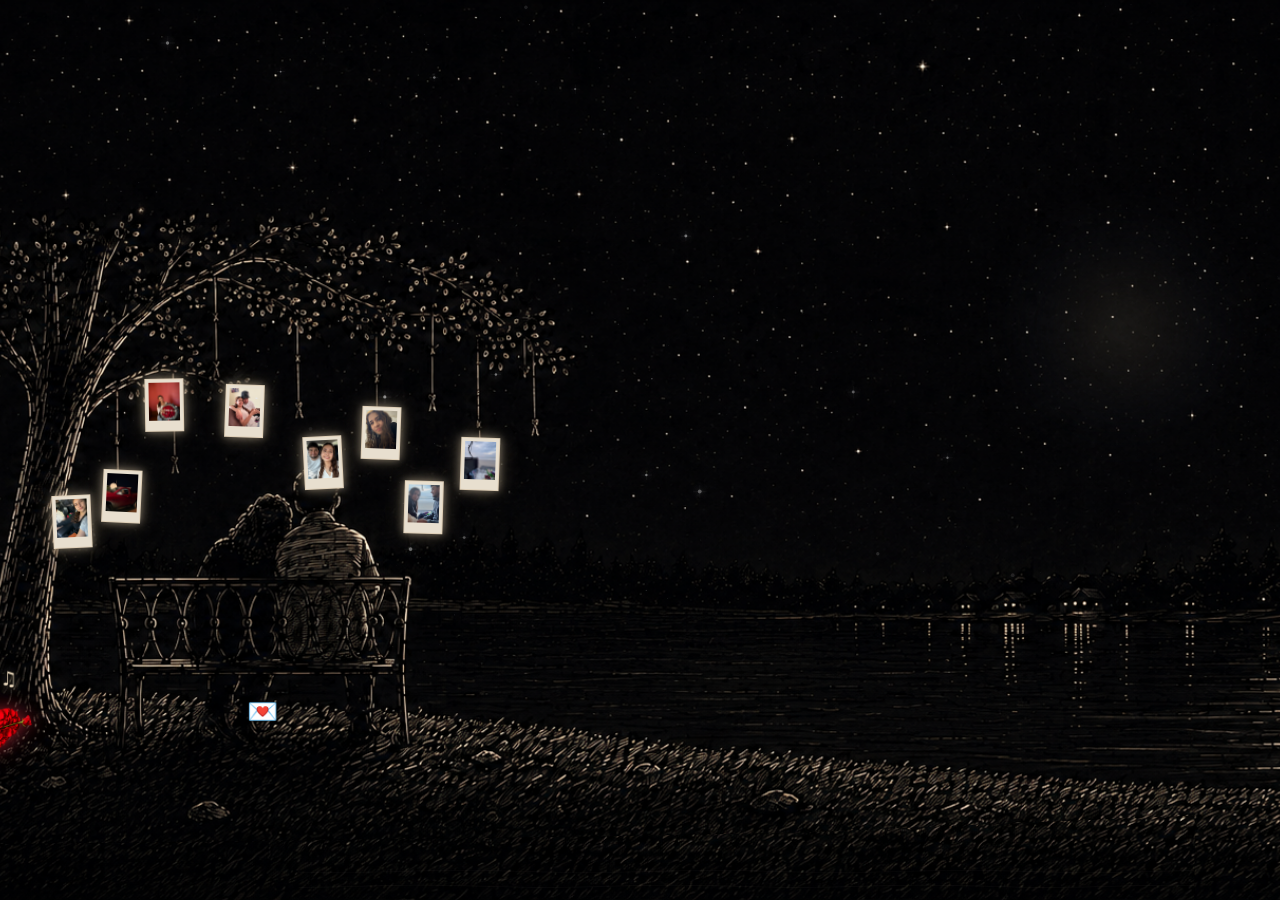
==== commit cad0c54e: "Change nextSecretAt timing for secret stars Adjusted timing for nextSecretAt to trigger sooner." ====
--- a/index.html
+++ b/index.html
@@ -1755,7 +1755,7 @@
 let last=performance.now();
 let nextMeteor=14+Math.random()*26;
 let nextDustBurst=2+Math.random()*4;
-let nextSecretAt=performance.now()+120000+Math.random()*120000;
+let nextSecretAt=performance.now()+20000+Math.random()*20000;
 
 const stars=[];
 const meteors=[];
@@ -2014,7 +2014,7 @@
 
     if(elapsed>=duration){
         secretStars.length=0;
-        nextSecretAt=now+120000+Math.random()*120000;
+        nextSecretAt=now+20000+Math.random()*20000;
         return;
     }
 
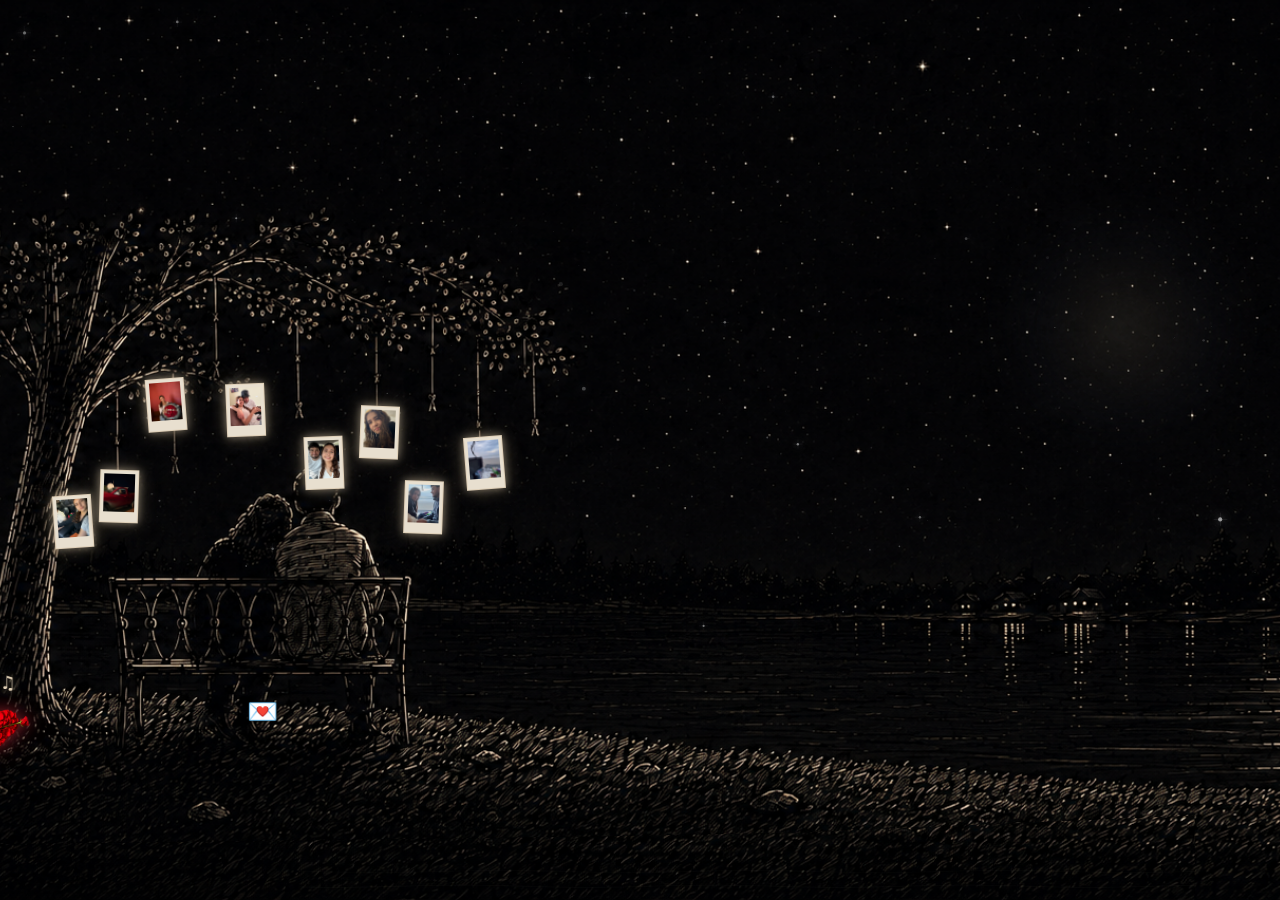
==== commit 94534559: "Refactor spawnDrop function for better readability" ====
--- a/index.html
+++ b/index.html
@@ -1739,7 +1739,36 @@
 function resizeLake(){lakeDpr=Math.min(window.devicePixelRatio||1,2);lakeW=window.innerWidth;lakeH=window.innerHeight;lakeCanvas.width=Math.round(lakeW*lakeDpr);lakeCanvas.height=Math.round(lakeH*lakeDpr);lakeCanvas.style.width=`${lakeW}px`;lakeCanvas.style.height=`${lakeH}px`;lakeCtx.setTransform(lakeDpr,0,0,lakeDpr,0,0)}
 function lakeLayout(){const mobile=window.innerWidth<=700;const scale=mobile?Math.min(lakeW/ORIGINAL_WIDTH,lakeH/ORIGINAL_HEIGHT):Math.max(lakeW/ORIGINAL_WIDTH,lakeH/ORIGINAL_HEIGHT);const renderedWidth=ORIGINAL_WIDTH*scale,renderedHeight=ORIGINAL_HEIGHT*scale;return{scale,renderedWidth,renderedHeight,offsetX:(lakeW-renderedWidth)/2,offsetY:mobile?lakeH-renderedHeight:(lakeH-renderedHeight)/2}}
 function traceLake(layout){lakeCtx.beginPath();LAKE_TOP.forEach(([x,y],i)=>{const sx=layout.offsetX+x*layout.scale,sy=layout.offsetY+y*layout.scale;i?lakeCtx.lineTo(sx,sy):lakeCtx.moveTo(sx,sy)});LAKE_BOTTOM.forEach(([x,y])=>lakeCtx.lineTo(layout.offsetX+x*layout.scale,layout.offsetY+y*layout.scale));lakeCtx.closePath()}
-function spawnDrop(now,layout){const spots=[[760,850],[900,875],[1040,860],[1180,890],[1320,845]];const [ix,iy]=spots[Math.floor(Math.random()*spots.length)];const x=layout.offsetX+(ix+(Math.random()-.5)*70)*layout.scale,y=layout.offsetY+(iy+(Math.random()-.5)*24)*layout.scale;lakeDrops.push({x,y:y-11*layout.scale,targetY:y,born:now,life:500})}
+function spawnDrop(now,layout){
+    const spots=[
+        [880,900],
+        [1010,915],
+        [1140,905],
+        [1270,920],
+        [1390,895]
+    ];
+
+    const [ix,iy]=
+        spots[Math.floor(Math.random()*spots.length)];
+
+    const x=
+        layout.offsetX+
+        (ix+(Math.random()-.5)*60)*
+        layout.scale;
+
+    const y=
+        layout.offsetY+
+        (iy+(Math.random()-.5)*10+18)*
+        layout.scale;
+
+    lakeDrops.push({
+        x,
+        y:y-11*layout.scale,
+        targetY:y,
+        born:now,
+        life:500
+    });
+}
 function drawDrops(now){for(let i=lakeDrops.length-1;i>=0;i--){const d=lakeDrops[i],p=(now-d.born)/d.life;if(p>=1){lakeRipples.push({x:d.x,y:d.targetY,born:now,life:2400,max:35+Math.random()*24});lakeDrops.splice(i,1);continue}const y=d.y+(d.targetY-d.y)*p*p;lakeCtx.beginPath();lakeCtx.ellipse(d.x,y,1.2,3.1,0,0,Math.PI*2);lakeCtx.fillStyle=`rgba(255,241,215,${.55*(1-p*.3)})`;lakeCtx.shadowBlur=5;lakeCtx.shadowColor="rgba(255,230,190,.4)";lakeCtx.fill()}}
 function drawRipples(now){for(let i=lakeRipples.length-1;i>=0;i--){const r=lakeRipples[i],p=(now-r.born)/r.life;if(p>=1){lakeRipples.splice(i,1);continue}for(let ring=0;ring<2;ring++){const q=p-ring*.13;if(q<=0)continue;const radius=r.max*q;lakeCtx.beginPath();lakeCtx.ellipse(r.x,r.y,radius,radius*.24,0,0,Math.PI*2);lakeCtx.strokeStyle=`rgba(255,236,205,${(1-p)*(.19-ring*.05)})`;lakeCtx.lineWidth=.8;lakeCtx.shadowBlur=4;lakeCtx.shadowColor="rgba(255,225,185,.18)";lakeCtx.stroke()}}}
 function animateLake(now){const lakeGap=window.innerWidth<=700?33:16;if(now-lastLakeFrame<lakeGap){requestAnimationFrame(animateLake);return}lastLakeFrame=now;lakeCtx.clearRect(0,0,lakeW,lakeH);if(!background.complete||!background.naturalWidth){requestAnimationFrame(animateLake);return}const layout=lakeLayout(),t=now/1000;lakeCtx.save();traceLake(layout);lakeCtx.clip();const top=layout.offsetY+772*layout.scale,bottom=layout.offsetY+978*layout.scale,strip=Math.max(2,Math.round(3*layout.scale));for(let y=top;y<bottom;y+=strip){const depth=(y-top)/Math.max(1,bottom-top),shift=(Math.sin(t*.72+y*.021)*1.05+Math.sin(t*1.08-y*.013)*.48)*(.55+depth*.85);lakeCtx.save();lakeCtx.beginPath();lakeCtx.rect(0,y,lakeW,strip+1);lakeCtx.clip();lakeCtx.drawImage(background,layout.offsetX+shift,layout.offsetY,layout.renderedWidth,layout.renderedHeight);lakeCtx.restore()}lakeCtx.globalCompositeOperation="screen";for(let row=0;row<10;row++){const y=layout.offsetY+(825+row*14)*layout.scale;lakeCtx.beginPath();for(let x=layout.offsetX+600*layout.scale;x<lakeW;x+=12){const yy=y+Math.sin(x*.025+t*.85+row)*1.1;if(x===layout.offsetX+600*layout.scale)lakeCtx.moveTo(x,yy);else lakeCtx.lineTo(x,yy)}lakeCtx.strokeStyle=`rgba(255,235,202,${.016+Math.max(0,Math.sin(t+row))*.022})`;lakeCtx.lineWidth=.65;lakeCtx.stroke()}if(now>=nextDropAt){spawnDrop(now,layout);nextDropAt=now+6500+Math.random()*7500}drawDrops(now);drawRipples(now);lakeCtx.restore();requestAnimationFrame(animateLake)}
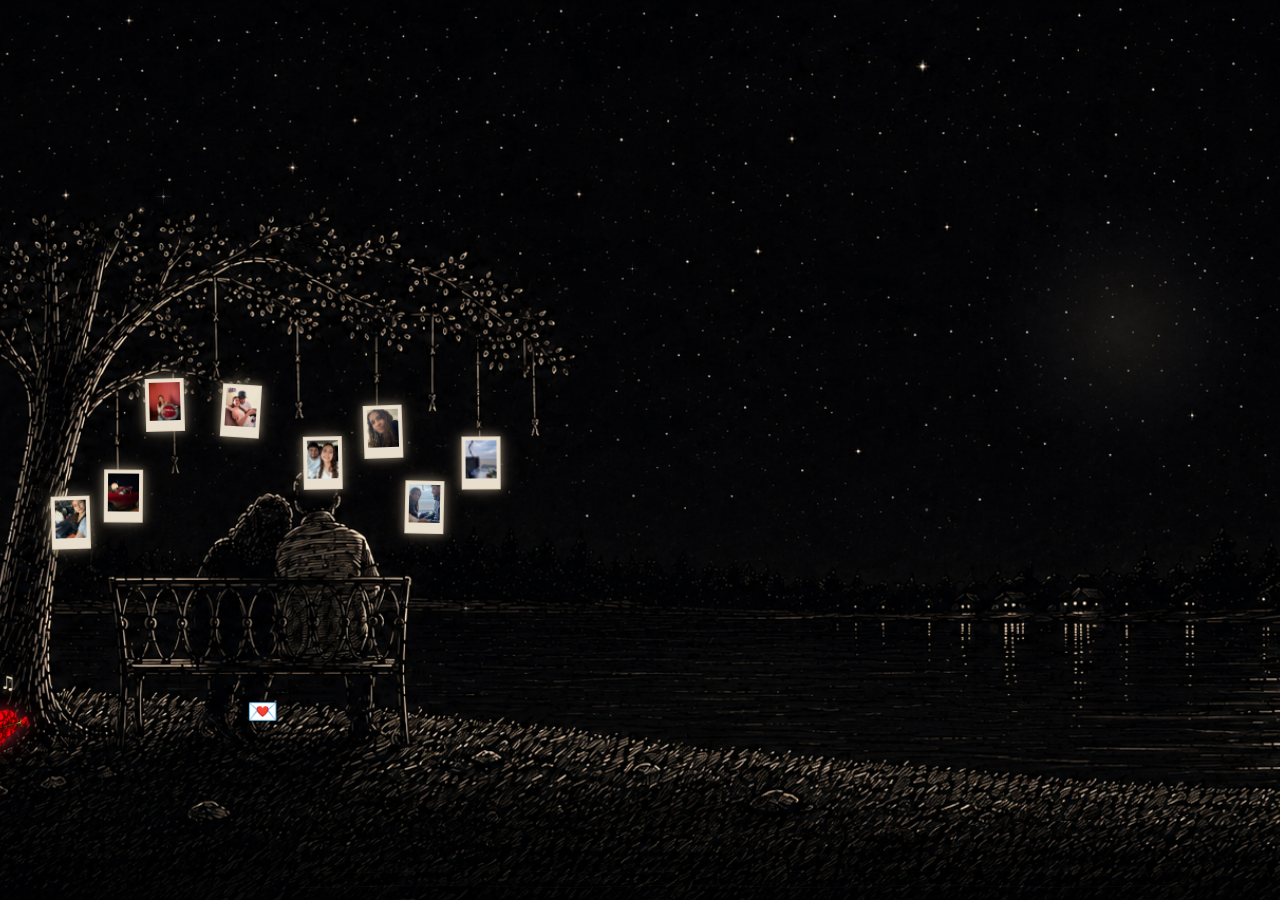
==== commit aea40be4: "Update index.html" ====
--- a/index.html
+++ b/index.html
@@ -1739,36 +1739,7 @@
 function resizeLake(){lakeDpr=Math.min(window.devicePixelRatio||1,2);lakeW=window.innerWidth;lakeH=window.innerHeight;lakeCanvas.width=Math.round(lakeW*lakeDpr);lakeCanvas.height=Math.round(lakeH*lakeDpr);lakeCanvas.style.width=`${lakeW}px`;lakeCanvas.style.height=`${lakeH}px`;lakeCtx.setTransform(lakeDpr,0,0,lakeDpr,0,0)}
 function lakeLayout(){const mobile=window.innerWidth<=700;const scale=mobile?Math.min(lakeW/ORIGINAL_WIDTH,lakeH/ORIGINAL_HEIGHT):Math.max(lakeW/ORIGINAL_WIDTH,lakeH/ORIGINAL_HEIGHT);const renderedWidth=ORIGINAL_WIDTH*scale,renderedHeight=ORIGINAL_HEIGHT*scale;return{scale,renderedWidth,renderedHeight,offsetX:(lakeW-renderedWidth)/2,offsetY:mobile?lakeH-renderedHeight:(lakeH-renderedHeight)/2}}
 function traceLake(layout){lakeCtx.beginPath();LAKE_TOP.forEach(([x,y],i)=>{const sx=layout.offsetX+x*layout.scale,sy=layout.offsetY+y*layout.scale;i?lakeCtx.lineTo(sx,sy):lakeCtx.moveTo(sx,sy)});LAKE_BOTTOM.forEach(([x,y])=>lakeCtx.lineTo(layout.offsetX+x*layout.scale,layout.offsetY+y*layout.scale));lakeCtx.closePath()}
-function spawnDrop(now,layout){
-    const spots=[
-        [880,900],
-        [1010,915],
-        [1140,905],
-        [1270,920],
-        [1390,895]
-    ];
-
-    const [ix,iy]=
-        spots[Math.floor(Math.random()*spots.length)];
-
-    const x=
-        layout.offsetX+
-        (ix+(Math.random()-.5)*60)*
-        layout.scale;
-
-    const y=
-        layout.offsetY+
-        (iy+(Math.random()-.5)*10+18)*
-        layout.scale;
-
-    lakeDrops.push({
-        x,
-        y:y-11*layout.scale,
-        targetY:y,
-        born:now,
-        life:500
-    });
-}
+function spawnDrop(now,layout){const spots=[[760,850],[900,875],[1040,860],[1180,890],[1320,845]];const [ix,iy]=spots[Math.floor(Math.random()*spots.length)];const x=layout.offsetX+(ix+(Math.random()-.5)*70)*layout.scale,y=layout.offsetY+(iy+(Math.random()-.5)*24)*layout.scale;lakeDrops.push({x,y:y-11*layout.scale,targetY:y,born:now,life:500})}
 function drawDrops(now){for(let i=lakeDrops.length-1;i>=0;i--){const d=lakeDrops[i],p=(now-d.born)/d.life;if(p>=1){lakeRipples.push({x:d.x,y:d.targetY,born:now,life:2400,max:35+Math.random()*24});lakeDrops.splice(i,1);continue}const y=d.y+(d.targetY-d.y)*p*p;lakeCtx.beginPath();lakeCtx.ellipse(d.x,y,1.2,3.1,0,0,Math.PI*2);lakeCtx.fillStyle=`rgba(255,241,215,${.55*(1-p*.3)})`;lakeCtx.shadowBlur=5;lakeCtx.shadowColor="rgba(255,230,190,.4)";lakeCtx.fill()}}
 function drawRipples(now){for(let i=lakeRipples.length-1;i>=0;i--){const r=lakeRipples[i],p=(now-r.born)/r.life;if(p>=1){lakeRipples.splice(i,1);continue}for(let ring=0;ring<2;ring++){const q=p-ring*.13;if(q<=0)continue;const radius=r.max*q;lakeCtx.beginPath();lakeCtx.ellipse(r.x,r.y,radius,radius*.24,0,0,Math.PI*2);lakeCtx.strokeStyle=`rgba(255,236,205,${(1-p)*(.19-ring*.05)})`;lakeCtx.lineWidth=.8;lakeCtx.shadowBlur=4;lakeCtx.shadowColor="rgba(255,225,185,.18)";lakeCtx.stroke()}}}
 function animateLake(now){const lakeGap=window.innerWidth<=700?33:16;if(now-lastLakeFrame<lakeGap){requestAnimationFrame(animateLake);return}lastLakeFrame=now;lakeCtx.clearRect(0,0,lakeW,lakeH);if(!background.complete||!background.naturalWidth){requestAnimationFrame(animateLake);return}const layout=lakeLayout(),t=now/1000;lakeCtx.save();traceLake(layout);lakeCtx.clip();const top=layout.offsetY+772*layout.scale,bottom=layout.offsetY+978*layout.scale,strip=Math.max(2,Math.round(3*layout.scale));for(let y=top;y<bottom;y+=strip){const depth=(y-top)/Math.max(1,bottom-top),shift=(Math.sin(t*.72+y*.021)*1.05+Math.sin(t*1.08-y*.013)*.48)*(.55+depth*.85);lakeCtx.save();lakeCtx.beginPath();lakeCtx.rect(0,y,lakeW,strip+1);lakeCtx.clip();lakeCtx.drawImage(background,layout.offsetX+shift,layout.offsetY,layout.renderedWidth,layout.renderedHeight);lakeCtx.restore()}lakeCtx.globalCompositeOperation="screen";for(let row=0;row<10;row++){const y=layout.offsetY+(825+row*14)*layout.scale;lakeCtx.beginPath();for(let x=layout.offsetX+600*layout.scale;x<lakeW;x+=12){const yy=y+Math.sin(x*.025+t*.85+row)*1.1;if(x===layout.offsetX+600*layout.scale)lakeCtx.moveTo(x,yy);else lakeCtx.lineTo(x,yy)}lakeCtx.strokeStyle=`rgba(255,235,202,${.016+Math.max(0,Math.sin(t+row))*.022})`;lakeCtx.lineWidth=.65;lakeCtx.stroke()}if(now>=nextDropAt){spawnDrop(now,layout);nextDropAt=now+6500+Math.random()*7500}drawDrops(now);drawRipples(now);lakeCtx.restore();requestAnimationFrame(animateLake)}
@@ -1777,6 +1748,8 @@
 const canvas=document.querySelector("#sky");
 const ctx=canvas.getContext("2d",{alpha:true});
 const moonHalo=document.querySelector("#moon-halo");
+
+
 
 let width=0;
 let height=0;
@@ -1784,7 +1757,7 @@
 let last=performance.now();
 let nextMeteor=14+Math.random()*26;
 let nextDustBurst=2+Math.random()*4;
-let nextSecretAt=performance.now()+20000+Math.random()*20000;
+let nextSecretAt=performance.now()+23000+Math.random()*25000;
 
 const stars=[];
 const meteors=[];
@@ -1943,6 +1916,40 @@
     }
 }
 
+let moonHoldTimer=null;
+let moonShowerRunning=false;
+
+function startMeteorShower(){
+
+    if(moonShowerRunning) return;
+    moonShowerRunning=true;
+
+    const total=18;
+
+    for(let i=0;i<total;i++){
+
+        setTimeout(()=>{
+
+            const meteor=new Meteor();
+
+            meteor.x=rand(width*0.15,width*0.85);
+            meteor.y=rand(height*0.02,height*0.18);
+
+            meteor.speed=rand(700,1100);
+            meteor.length=rand(120,230);
+            meteor.angle=Math.PI/4+rand(-0.18,0.18);
+
+            meteors.push(meteor);
+
+        },i*110);
+
+    }
+
+    setTimeout(()=>{
+        moonShowerRunning=false;
+    },3200);
+}
+
 class DustParticle{
     constructor(){
         this.x=rand(width*.08,width*.92);
@@ -2010,25 +2017,96 @@
 function buildSecretConstellation(){
     secretStars.length=0;
 
-    const pattern=[
-        /* M */
-        [-64,-18],[-64,0],[-64,18],[-52,-8],[-40,-18],[-40,0],[-40,18],
-
-        /* + */
-        [-16,0],[-4,0],[8,0],[-4,-12],[-4,12],
-
-        /* L */
-        [30,-18],[30,0],[30,18],[44,18],[58,18]
+    const patterns=[
+        {
+            name:"M+L",
+            points:[
+                // M
+                [0,0],[0,1],[0,2],[0,3],[1,1],[2,0],[2,1],[2,2],[2,3],
+
+                // +
+                [4,1],[5,1],[6,1],[5,0],[5,2],
+
+                // L
+                [8,0],[8,1],[8,2],[8,3],[9,3],[10,3]
+            ]
+        },
+
+        {
+            name:"TE AMO",
+            points:[
+                // T
+                [0,0],[1,0],[2,0],[1,1],[1,2],[1,3],
+
+                // E
+                [4,0],[5,0],[6,0],[4,1],[4,2],[5,2],[6,2],[4,3],[5,3],[6,3],
+
+                // A
+                [8,1],[8,2],[8,3],[9,0],[10,1],[10,2],[10,3],[9,2],
+
+                // M
+                [12,0],[12,1],[12,2],[12,3],[13,1],[14,0],[14,1],[14,2],[14,3],
+
+                // O
+                [16,1],[16,2],[17,0],[17,3],[18,1],[18,2]
+            ]
+        },
+
+        {
+            name:"heart",
+            points:[
+                [1,0],[2,0],[4,0],[5,0],
+                [0,1],[3,1],[6,1],
+                [0,2],[6,2],
+                [1,3],[5,3],
+                [2,4],[4,4],
+                [3,5]
+            ]
+        }
     ];
 
-    const centerX=width*.72;
-    const centerY=height*.22;
-
-    pattern.forEach(([x,y],index)=>{
+    const chosen=
+        patterns[Math.floor(Math.random()*patterns.length)];
+
+    const spacing=
+        chosen.name==="TE AMO"
+            ?7
+            :chosen.name==="heart"
+                ?11
+                :9;
+
+    const patternWidth=
+        Math.max(...chosen.points.map(point=>point[0]))*
+        spacing;
+
+    const patternHeight=
+        Math.max(...chosen.points.map(point=>point[1]))*
+        spacing;
+
+    /*
+     * Random position inside the upper sky only.
+     * Avoids the tree, grass and lake.
+     */
+    const safeLeft=width*.42;
+    const safeRight=width*.88-patternWidth;
+    const safeTop=height*.07;
+    const safeBottom=height*.31-patternHeight;
+
+    const centerX=rand(
+        safeLeft,
+        Math.max(safeLeft,safeRight)
+    );
+
+    const centerY=rand(
+        safeTop,
+        Math.max(safeTop,safeBottom)
+    );
+
+    chosen.points.forEach(([column,row],index)=>{
         secretStars.push({
-            x:centerX+x,
-            y:centerY+y,
-            delay:index*.055
+            x:centerX+column*spacing,
+            y:centerY+row*spacing,
+            delay:index*.045
         });
     });
 }
@@ -2043,7 +2121,7 @@
 
     if(elapsed>=duration){
         secretStars.length=0;
-        nextSecretAt=now+20000+Math.random()*20000;
+        nextSecretAt=now+25000+Math.random()*26000;
         return;
     }
 
@@ -2849,6 +2927,572 @@
 
 })();
 
+/* =========================================================
+   REMOVE BASS-REACTIVE STARS
+   + MAKE THE SKY TWINKLE MAGICALLY ON ITS OWN
+========================================================= */
+
+(function(){
+
+    /* Completely disable beat-based sky flashing */
+    stopBeatAnimation();
+
+    startBeatAnimation=function(){
+        document.body.classList.remove("beat-pulse");
+    };
+
+    document.body.classList.remove("beat-pulse");
+
+    /* Prevent any leftover beat class from changing the sky */
+    const style=document.createElement("style");
+
+    style.textContent=`
+        body.beat-pulse #sky{
+            filter:
+                brightness(1.55)
+                drop-shadow(0 0 3px rgba(255,255,255,.38))
+                !important;
+        }
+
+        body.beat-pulse #memory-aura{
+            opacity:0 !important;
+            transform:scale(.92) !important;
+        }
+    `;
+
+    document.head.appendChild(style);
+
+
+    /* Give every star its own independent magical timing */
+    function prepareMagicalStar(star){
+        if(star.magicalPrepared){
+            return;
+        }
+
+        star.magicalPrepared=true;
+
+        star.magicPhase=Math.random()*Math.PI*2;
+        star.magicPhaseTwo=Math.random()*Math.PI*2;
+
+        star.magicSpeed=.35+Math.random()*1.15;
+        star.magicSpeedTwo=.10+Math.random()*.32;
+
+        /*
+         * Only some stars create stronger sparkles.
+         * This keeps the sky magical without making it chaotic.
+         */
+        star.magicStrength=
+            star.layer===2
+                ?.32+Math.random()*.30
+                :star.layer===1
+                    ?.12+Math.random()*.16
+                    :.035+Math.random()*.06;
+
+        star.nextFlash=
+            performance.now()+
+            15000+
+            Math.random()*30000;
+
+        star.flashStarted=0;
+        star.flashLength=
+            500+
+            Math.random()*850;
+    }
+
+
+    /*
+     * Replace only the way stars are drawn.
+     * Their positions, shooting stars and M+L system stay untouched.
+     */
+    Star.prototype.draw=function(t){
+
+        prepareMagicalStar(this);
+
+        const now=performance.now();
+        const memoryOpen=
+            document.body.classList.contains("memory-open");
+
+        if(now>=this.nextFlash){
+            this.flashStarted=now;
+            this.flashLength=
+                500+
+                Math.random()*900;
+
+            this.nextFlash=
+                now+
+                24000+
+                Math.random()*36000;
+        }
+
+        let flash=0;
+
+        if(
+            this.flashStarted &&
+            now-this.flashStarted<this.flashLength
+        ){
+            const progress=
+                (now-this.flashStarted)/
+                this.flashLength;
+
+            flash=
+                Math.sin(progress*Math.PI)*
+                this.magicStrength;
+        }
+
+        const slowTwinkle=
+            Math.sin(
+                t*this.magicSpeedTwo+
+                this.magicPhaseTwo
+            )*
+            this.range*
+            1.15;
+
+        const quickerTwinkle=
+            Math.sin(
+                t*this.magicSpeed+
+                this.magicPhase
+            )*
+            (
+                this.layer===2
+                    ?.09
+                    :this.layer===1
+                        ?.025
+                        :.006
+            );
+
+        const shimmer=
+            Math.max(
+                0,
+                Math.sin(
+                    t*
+                    (
+                        1.3+
+                        this.layer*.55
+                    )+
+                    this.phase*1.7
+                )
+            )*
+            (
+                this.layer===2
+                    ?.09
+                    :this.layer===1
+                        ?.025
+                        :.006
+            );
+
+        const alphaBoost=
+            memoryOpen
+                ?1.18
+                :1;
+
+        const alpha=Math.min(
+            .98,
+            Math.max(
+                .015,
+                (
+                    this.base+
+                    slowTwinkle+
+                    quickerTwinkle+
+                    shimmer+
+                    flash
+                )*
+                alphaBoost
+            )
+        );
+
+        const driftX=
+            Math.sin(
+                t*.045+
+                this.phase
+            )*
+            this.drift;
+
+        const driftY=
+            Math.cos(
+                t*.038+
+                this.phase
+            )*
+            this.drift*
+            .45;
+
+        const pulse=
+            1+
+            shimmer*
+            (
+                this.layer===2
+                    ?1.15
+                    :.55
+            )+
+            flash*
+            .72;
+
+        const drawX=this.x+driftX;
+        const drawY=this.y+driftY;
+        const radius=this.r*pulse;
+
+        ctx.save();
+
+        ctx.beginPath();
+
+        ctx.fillStyle=
+            `rgba(${this.tint},${alpha})`;
+
+        ctx.shadowBlur=
+            this.layer===2
+                ?8+alpha*22
+                :this.layer===1
+                    ?4+alpha*11
+                    :2+alpha*5;
+
+        ctx.shadowColor=
+            `rgba(${this.tint},.88)`;
+
+        ctx.arc(
+            drawX,
+            drawY,
+            radius,
+            0,
+            Math.PI*2
+        );
+
+        ctx.fill();
+
+
+        /*
+         * Bright stars occasionally form a soft four-point sparkle.
+         */
+        if(
+            this.layer===2 &&
+            (
+                alpha>.30 ||
+                flash>.5
+            )
+        ){
+            const ray=
+                this.r*
+                (
+                    3.5+
+                    alpha*5+
+                    flash*8
+                );
+
+            ctx.globalAlpha=
+                Math.min(
+                    .42,
+                    alpha*.36+
+                    flash*.48
+                );
+
+            ctx.strokeStyle=
+                `rgba(${this.tint},.92)`;
+
+            ctx.lineWidth=.55;
+
+            ctx.beginPath();
+
+            ctx.moveTo(drawX-ray,drawY);
+            ctx.lineTo(drawX+ray,drawY);
+
+            ctx.moveTo(drawX,drawY-ray);
+            ctx.lineTo(drawX,drawY+ray);
+
+            ctx.stroke();
+
+
+            /*
+             * Tiny diagonal rays make rare flashes feel more magical.
+             */
+            if(flash>.30){
+                const diagonal=ray*.58;
+
+                ctx.globalAlpha=
+                    Math.min(.25,flash*.55);
+
+                ctx.beginPath();
+
+                ctx.moveTo(
+                    drawX-diagonal,
+                    drawY-diagonal
+                );
+
+                ctx.lineTo(
+                    drawX+diagonal,
+                    drawY+diagonal
+                );
+
+                ctx.moveTo(
+                    drawX+diagonal,
+                    drawY-diagonal
+                );
+
+                ctx.lineTo(
+                    drawX-diagonal,
+                    drawY+diagonal
+                );
+
+                ctx.stroke();
+            }
+        }
+
+        ctx.restore();
+    };
+
+
+    /* Prepare the stars already on screen */
+    stars.forEach(prepareMagicalStar);
+
+})();
+
+
+/* =========================================================
+   HOLD THE MOON — METEOR SHOWER
+   Uses the existing Meteor class and canvas
+========================================================= */
+
+(function(){
+
+    if(
+        typeof Meteor!=="function" ||
+        !Array.isArray(meteors) ||
+        !moonHalo ||
+        !scene
+    ){
+        console.error("Moon shower could not initialize.");
+        return;
+    }
+
+    /* Separate invisible button over the actual moon */
+    const moonHoldButton=document.createElement("button");
+
+    moonHoldButton.type="button";
+    moonHoldButton.setAttribute(
+        "aria-label",
+        "Mantén presionada la luna"
+    );
+
+    Object.assign(moonHoldButton.style,{
+        position:"absolute",
+        zIndex:"70",
+        width:"76px",
+        height:"76px",
+        padding:"0",
+        margin:"0",
+        border:"0",
+        borderRadius:"50%",
+        background:"transparent",
+        appearance:"none",
+        WebkitAppearance:"none",
+        cursor:"pointer",
+        touchAction:"none",
+        userSelect:"none",
+        WebkitUserSelect:"none",
+        WebkitTouchCallout:"none"
+    });
+
+    scene.appendChild(moonHoldButton);
+
+    let holdTimer=null;
+    let showerRunning=false;
+    let holdSucceeded=false;
+
+    function positionMoonHoldButton(){
+        const moonRect=moonHalo.getBoundingClientRect();
+        const sceneRect=scene.getBoundingClientRect();
+        const size=76;
+
+        moonHoldButton.style.left=
+            `${moonRect.left-sceneRect.left+
+            moonRect.width/2-size/2}px`;
+
+        moonHoldButton.style.top=
+            `${moonRect.top-sceneRect.top+
+            moonRect.height/2-size/2}px`;
+    }
+
+    function launchMeteorShower(){
+        if(
+            showerRunning ||
+            activeState ||
+            isTransitioning
+        ){
+            return;
+        }
+
+        showerRunning=true;
+        holdSucceeded=true;
+
+        /* Moon softly reacts */
+        moonHalo.animate(
+            [
+                {
+                    transform:
+                        "translate(-50%,-50%) scale(1)",
+                    opacity:.48
+                },
+                {
+                    transform:
+                        "translate(-50%,-50%) scale(1.13)",
+                    opacity:.82
+                },
+                {
+                    transform:
+                        "translate(-50%,-50%) scale(1)",
+                    opacity:.48
+                }
+            ],
+            {
+                duration:1400,
+                easing:"ease-in-out"
+            }
+        );
+
+        /* Staggered shower using your existing canvas meteors */
+        const total=20;
+
+        for(let index=0;index<total;index+=1){
+            window.setTimeout(()=>{
+
+                const meteor=new Meteor();
+
+                meteor.x=rand(
+                    width*.03,
+                    width*.72
+                );
+
+                meteor.y=rand(
+                    height*.015,
+                    height*.25
+                );
+
+                meteor.angle=
+                    Math.PI/4+
+                    rand(-.13,.11);
+
+                meteor.speed=rand(620,980);
+                meteor.length=rand(75,180);
+                meteor.life=rand(.85,1.35);
+
+                /* A few larger centerpiece meteors */
+                if(index===7 || index===14){
+                    meteor.speed=rand(760,1050);
+                    meteor.length=rand(190,270);
+                    meteor.life=rand(1.05,1.45);
+                }
+
+                meteors.push(meteor);
+
+            },index*145+Math.random()*110);
+        }
+
+        window.setTimeout(()=>{
+            showerRunning=false;
+        },4400);
+    }
+
+    function beginMoonHold(event){
+        if(
+            showerRunning ||
+            activeState ||
+            isTransitioning
+        ){
+            return;
+        }
+
+        event.preventDefault();
+        event.stopPropagation();
+
+        holdSucceeded=false;
+        clearTimeout(holdTimer);
+
+        moonHoldButton.setPointerCapture?.(
+            event.pointerId
+        );
+
+        holdTimer=window.setTimeout(
+            launchMeteorShower,
+            1200
+        );
+    }
+
+    function cancelMoonHold(event){
+        clearTimeout(holdTimer);
+        holdTimer=null;
+
+        if(event){
+            event.preventDefault();
+            event.stopPropagation();
+        }
+    }
+
+    moonHoldButton.addEventListener(
+        "pointerdown",
+        beginMoonHold
+    );
+
+    moonHoldButton.addEventListener(
+        "pointerup",
+        cancelMoonHold
+    );
+
+    moonHoldButton.addEventListener(
+        "pointercancel",
+        cancelMoonHold
+    );
+
+    moonHoldButton.addEventListener(
+        "lostpointercapture",
+        cancelMoonHold
+    );
+
+    moonHoldButton.addEventListener(
+        "click",
+        event=>{
+            event.preventDefault();
+            event.stopPropagation();
+
+            if(holdSucceeded){
+                holdSucceeded=false;
+            }
+        }
+    );
+
+    moonHoldButton.addEventListener(
+        "contextmenu",
+        event=>event.preventDefault()
+    );
+
+    window.addEventListener(
+        "resize",
+        positionMoonHoldButton
+    );
+
+    window.addEventListener(
+        "orientationchange",
+        ()=>{
+            window.setTimeout(
+                positionMoonHoldButton,
+                300
+            );
+        }
+    );
+
+    if(window.visualViewport){
+        window.visualViewport.addEventListener(
+            "resize",
+            positionMoonHoldButton
+        );
+    }
+
+    positionMoonHoldButton();
+
+    /* Reposition once the page finishes settling */
+    window.setTimeout(
+        positionMoonHoldButton,
+        500
+    );
+
+})();
+
 
 </script>
 </body>
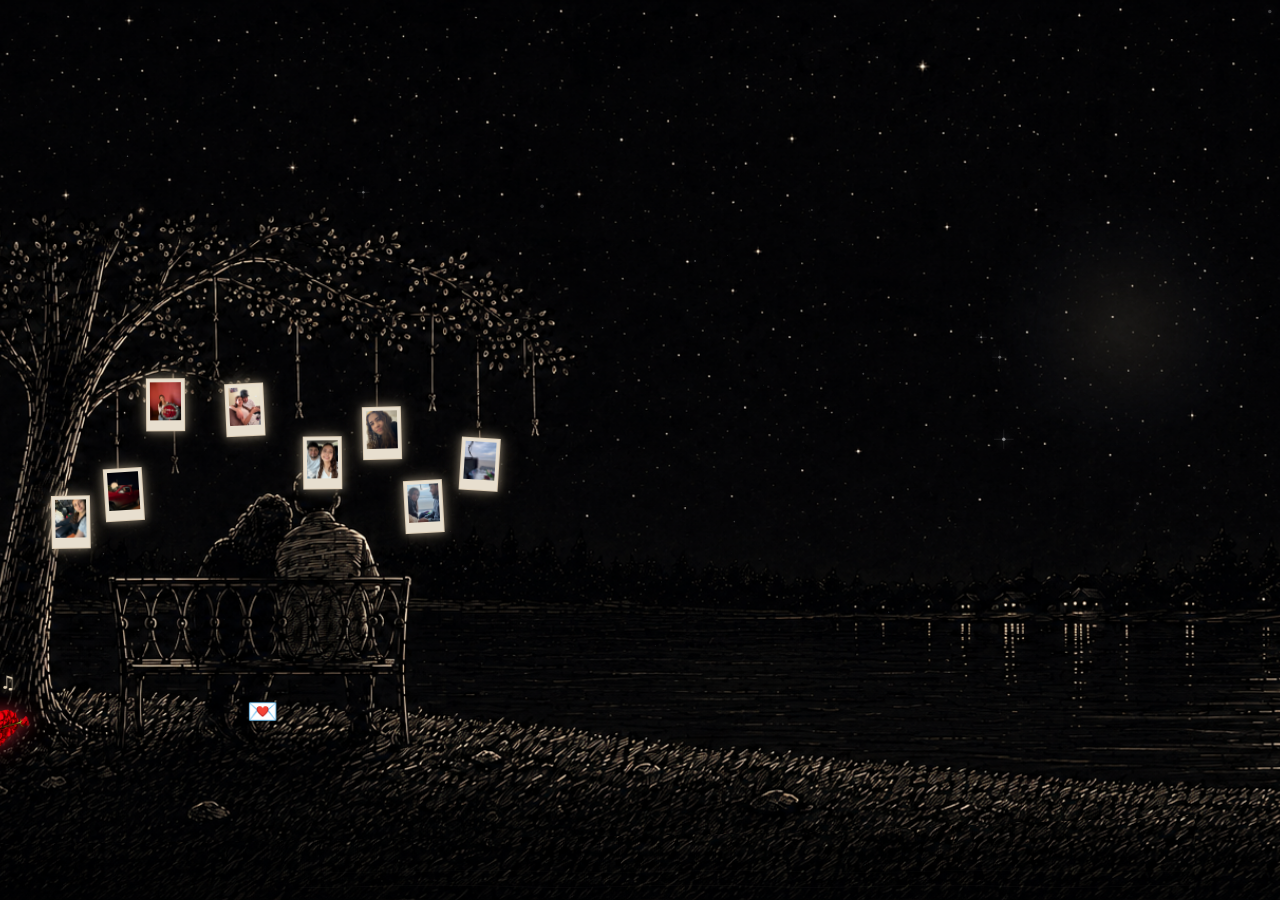
==== commit 656ff89f: "Adjust POLAROID_SCALE for phone layout" ====
--- a/index.html
+++ b/index.html
@@ -937,7 +937,7 @@
     const layout=getLayout();
     const phone=isPhoneLayout();
 
-const POLAROID_SCALE=phone ? 0.38 : 0.45;
+const POLAROID_SCALE=phone ? 0.40 : 0.45;
 
     for(const state of polaroids){
         const m=state.memory;
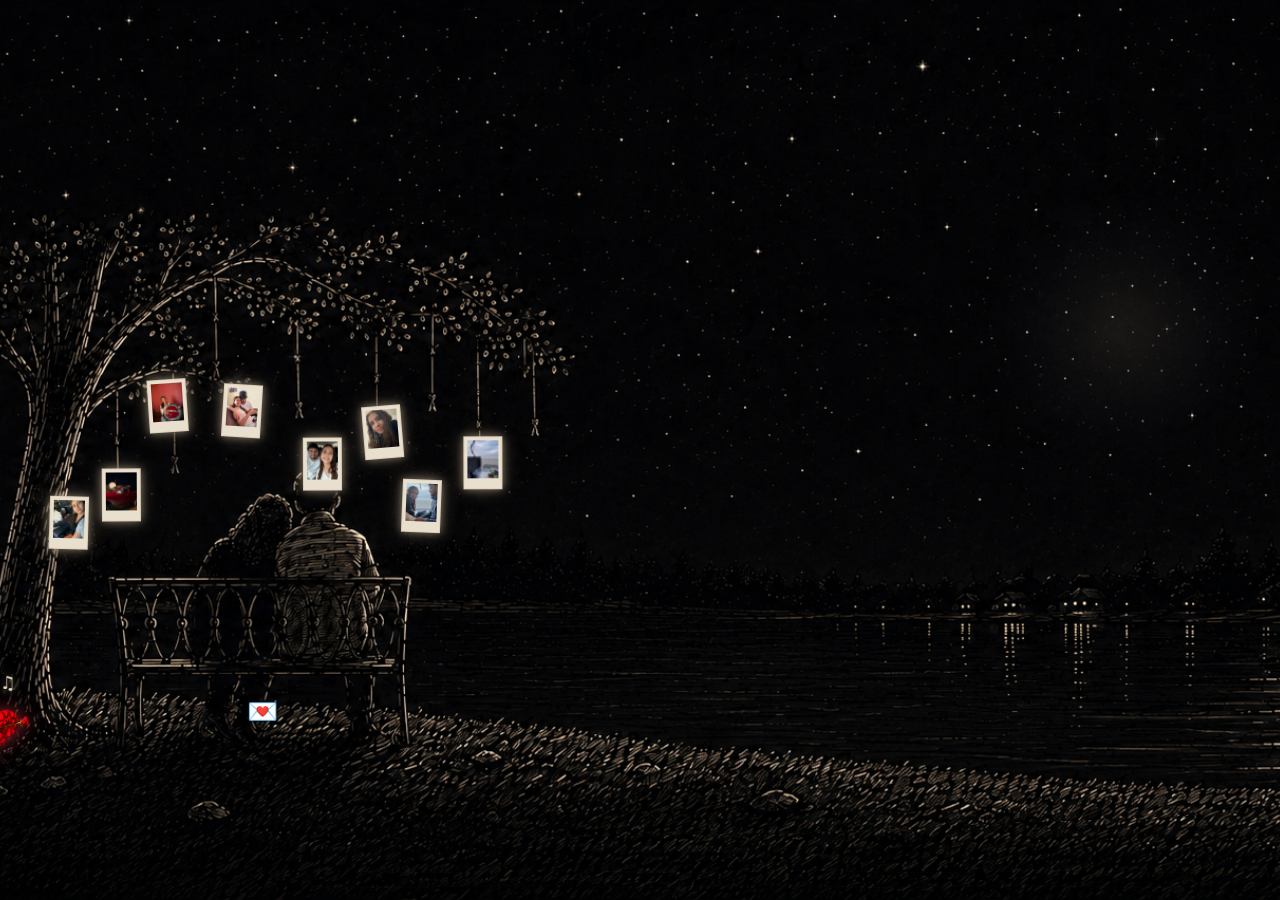
==== commit c787bdc0: "Adjust POLAROID_SCALE for phone layout" ====
--- a/index.html
+++ b/index.html
@@ -937,7 +937,7 @@
     const layout=getLayout();
     const phone=isPhoneLayout();
 
-const POLAROID_SCALE=phone ? 0.40 : 0.45;
+const POLAROID_SCALE=phone ? 0.42 : 0.45;
 
     for(const state of polaroids){
         const m=state.memory;
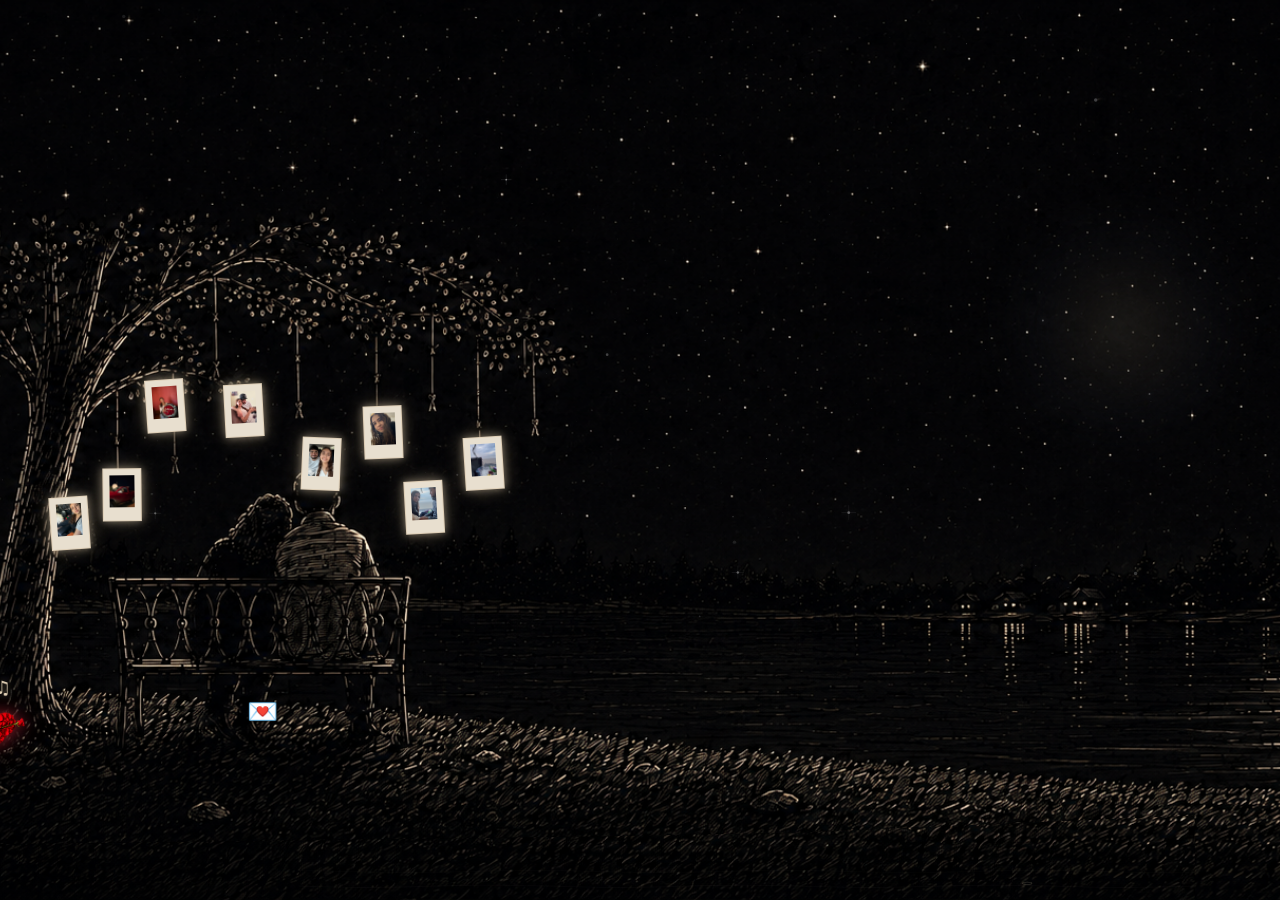
==== commit 0fcd3346: "Update index.html" ====
--- a/index.html
+++ b/index.html
@@ -112,7 +112,7 @@
 #memory-aura{position:absolute;inset:-20%;z-index:2;pointer-events:none;opacity:0;background:radial-gradient(circle at 50% 42%,rgba(255,244,210,.18),rgba(255,229,182,.08) 28%,transparent 62%);filter:blur(28px);transform:scale(.92);transition:opacity 1.1s ease,transform 1.1s ease}
 #polaroid-layer{position:absolute;inset:0;z-index:3;pointer-events:none}
 .polaroid{position:absolute;border:0;padding:0;background:transparent;cursor:pointer;pointer-events:auto;transform-origin:50% 0%;will-change:transform;appearance:none;-webkit-appearance:none}
-.polaroid-card{position:absolute;inset:0;display:block;overflow:hidden;padding:3px 3px 10px;background:#e8dfcf;border:1px solid rgba(214,199,174,.95);outline:1px solid rgba(255,239,211,.18);outline-offset:-1px;box-shadow:
+.polaroid-card{position:absolute;inset:0;display:block;overflow:hidden;padding:5.5px 5.5px 13px;background:#e8dfcf;border:1px solid rgba(214,199,174,.95);outline:1px solid rgba(255,239,211,.18);outline-offset:-1px;box-shadow:
 0 0 8px rgba(255,240,210,.40),
 0 0 18px rgba(255,220,170,.28),
 0 6px 14px rgba(0,0,0,.48);transition:box-shadow .35s ease,filter .35s ease,transform .35s ease,opacity .35s ease}
@@ -121,7 +121,7 @@
 @media (hover:none) and (pointer:coarse){
 
     .polaroid-media{
-        transform:scale(3.7);
+        transform:scale(3.8);
         transform-origin:center;
     }
 
@@ -937,7 +937,7 @@
     const layout=getLayout();
     const phone=isPhoneLayout();
 
-const POLAROID_SCALE=phone ? 0.42 : 0.45;
+const POLAROID_SCALE=phone ? 0.50 : 0.45;
 
     for(const state of polaroids){
         const m=state.memory;
@@ -973,7 +973,7 @@
 
     const layout=getArtworkLayout();
     const phone=isPhoneLayout();
-    const size=phone ? 60 : 70;
+    const size=phone ? 50 : 60;
 
     const centerX=
         layout.offsetX+
